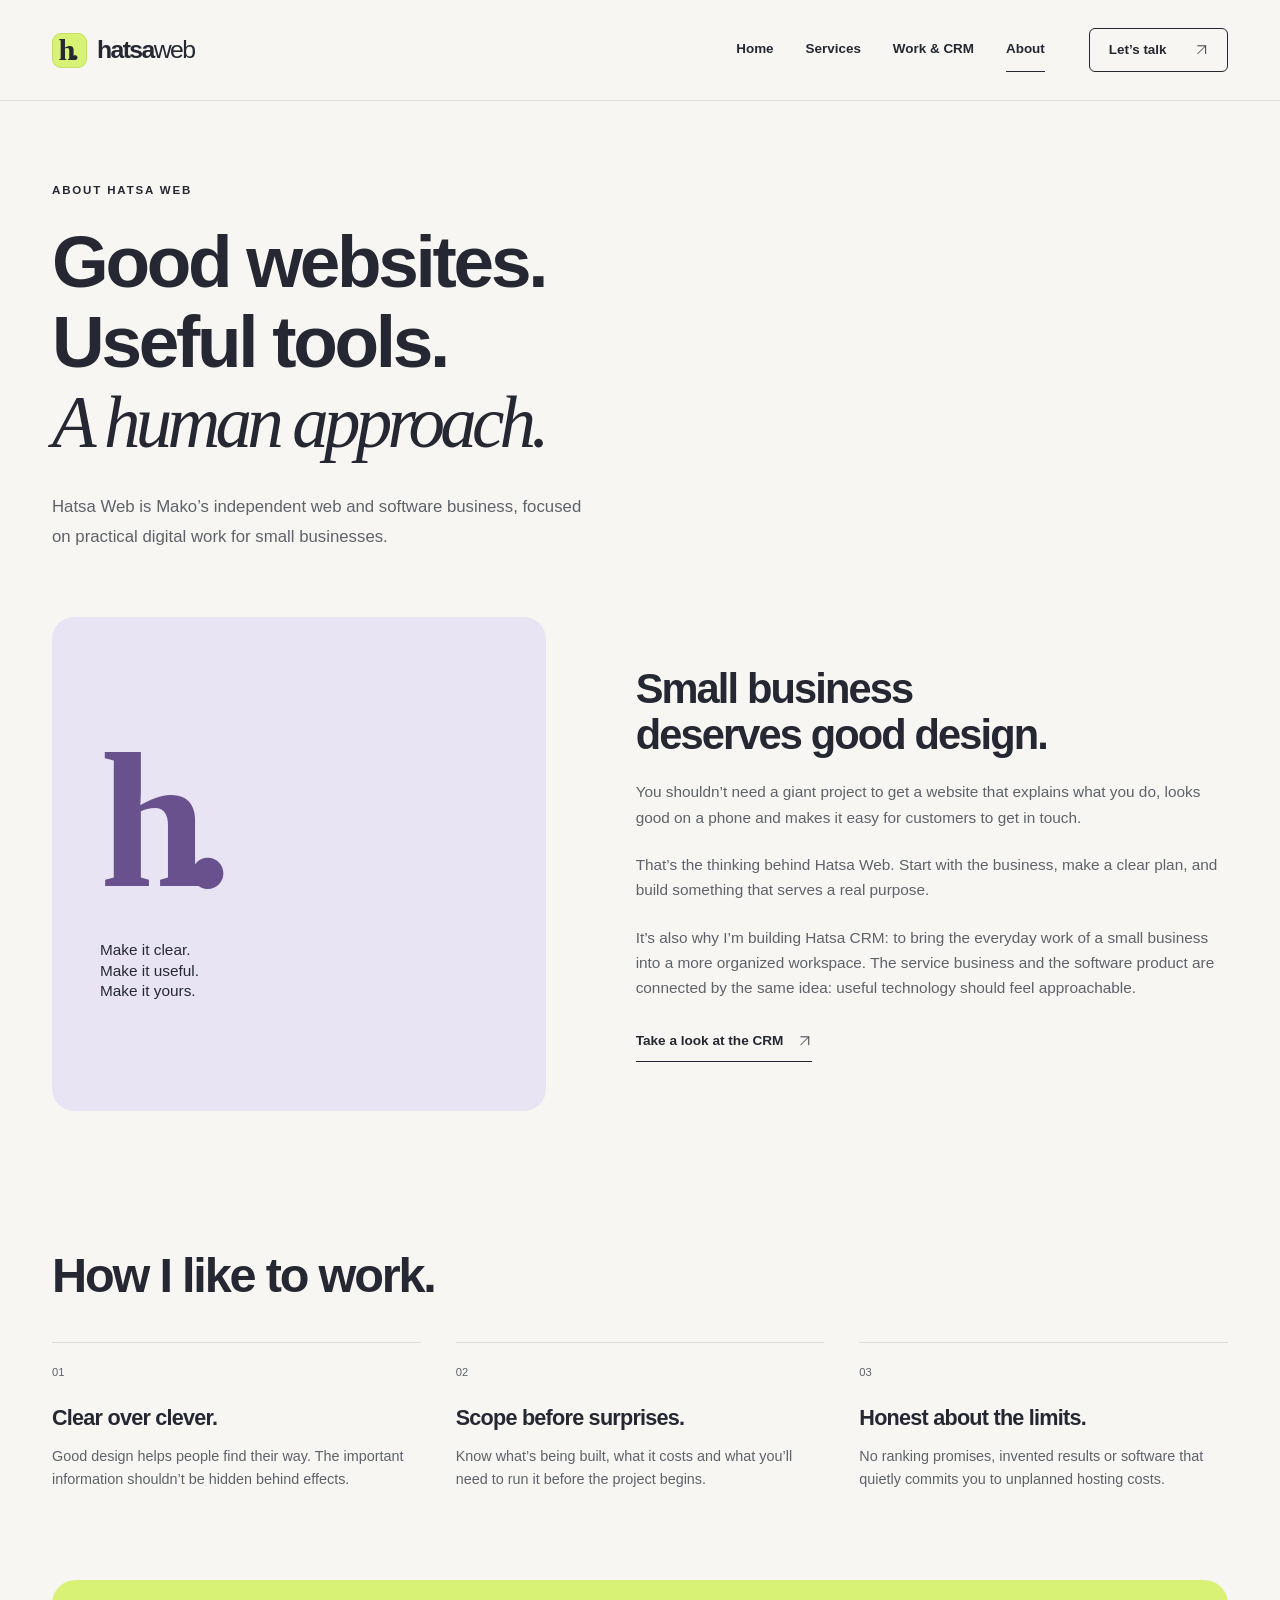
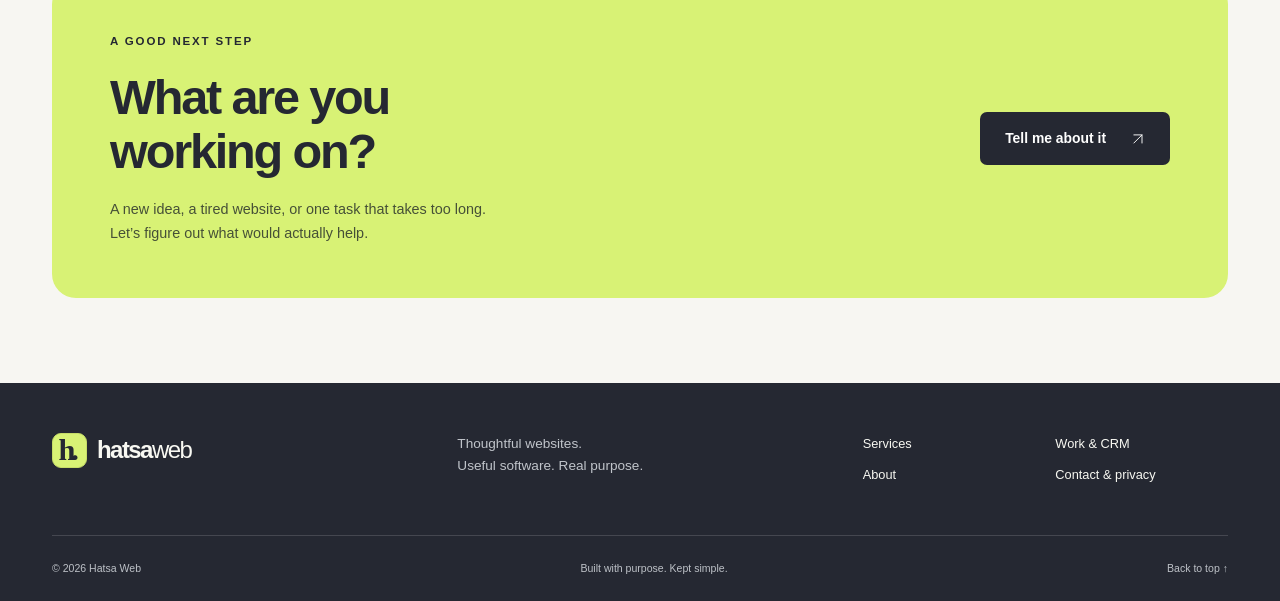
==== about.html @ 7482d8fd "Polish vector arrows and guard no-JavaScript brief submission Co-authored-by: Mako Wusstig <20270875" ====
<!doctype html>
<html lang="en">
  <head>
    <meta charset="utf-8" />
    <meta name="viewport" content="width=device-width, initial-scale=1" />
    <meta name="theme-color" content="#f7f6f2" />
    <title>About Mako &amp; Hatsa Web</title>
    <meta
      name="description"
      content="Meet Hatsa Web: independent website design and practical software for small businesses, built with clear scope and thoughtful handover."
    />
    <meta property="og:title" content="About Mako &amp; Hatsa Web" />
    <meta
      property="og:description"
      content="Meet Hatsa Web: independent website design and practical software for small businesses, built with clear scope and thoughtful handover."
    />
    <meta property="og:type" content="website" />
    <link rel="icon" href="assets/favicon.svg" type="image/svg+xml" />
    <link rel="stylesheet" href="styles.css" />
    <script src="site-config.js" defer></script>
    <script src="site.js" defer></script>
  </head>
  <body>
    <a class="skip-link" href="#main">Skip to content</a>
    <header class="site-header">
      <div class="container nav-wrap">
        <a class="wordmark" href="index.html" aria-label="Hatsa Web home"
          ><span class="logo-mark" aria-hidden="true">h.</span>hatsa<span
            >web</span
          ></a
        ><button
          class="menu-toggle"
          type="button"
          aria-expanded="false"
          aria-controls="site-nav"
          hidden
        >
          Menu <span aria-hidden="true">☰</span>
        </button>
        <nav id="site-nav" aria-label="Main navigation">
          <a href="index.html">Home</a><a href="services.html">Services</a
          ><a href="work.html">Work & CRM</a
          ><a href="about.html" aria-current="page">About</a
          ><a class="nav-contact" href="contact.html"
            >Let’s talk
            <svg class="arrow" viewBox="0 0 24 24" aria-hidden="true">
              <path d="M5 19 19 5M5 5h14v14" /></svg
          ></a>
        </nav>
      </div>
    </header>
    <main id="main">
      <header class="page-heading container">
        <p class="eyebrow">About Hatsa Web</p>
        <h1>
          Good websites.<br />Useful tools.<br /><span class="serif"
            >A human approach.</span
          >
        </h1>
        <p class="lede">
          Hatsa Web is Mako’s independent web and software business, focused on
          practical digital work for small businesses.
        </p>
      </header>
      <section class="container about-story">
        <div class="about-symbol" aria-hidden="true">
          <span>h.</span>
          <p>Make it clear.<br />Make it useful.<br />Make it yours.</p>
        </div>
        <div>
          <h2>Small business<br />deserves good design.</h2>
          <p>
            You shouldn’t need a giant project to get a website that explains
            what you do, looks good on a phone and makes it easy for customers
            to get in touch.
          </p>
          <p>
            That’s the thinking behind Hatsa Web. Start with the business, make
            a clear plan, and build something that serves a real purpose.
          </p>
          <p>
            It’s also why I’m building Hatsa CRM: to bring the everyday work of
            a small business into a more organized workspace. The service
            business and the software product are connected by the same idea:
            useful technology should feel approachable.
          </p>
          <a class="text-link" href="https://app.hatsaweb.com"
            >Take a look at the CRM
            <svg class="arrow" viewBox="0 0 24 24" aria-hidden="true">
              <path d="M5 19 19 5M5 5h14v14" /></svg
          ></a>
        </div>
      </section>
      <section class="section container">
        <div class="section-heading"><h2>How I like to work.</h2></div>
        <div class="principles">
          <article>
            <span>01</span>
            <h3>Clear over clever.</h3>
            <p>
              Good design helps people find their way. The important information
              shouldn’t be hidden behind effects.
            </p>
          </article>
          <article>
            <span>02</span>
            <h3>Scope before surprises.</h3>
            <p>
              Know what’s being built, what it costs and what you’ll need to run
              it before the project begins.
            </p>
          </article>
          <article>
            <span>03</span>
            <h3>Honest about the limits.</h3>
            <p>
              No ranking promises, invented results or software that quietly
              commits you to unplanned hosting costs.
            </p>
          </article>
        </div>
      </section>
      <section class="cta-band container">
        <div>
          <p class="eyebrow">A good next step</p>
          <h2>What are you<br />working on?</h2>
          <p>
            A new idea, a tired website, or one task that takes too long.<br />Let’s
            figure out what would actually help.
          </p>
        </div>
        <a class="button dark" href="contact.html"
          >Tell me about it
          <svg class="arrow" viewBox="0 0 24 24" aria-hidden="true">
            <path d="M5 19 19 5M5 5h14v14" /></svg
        ></a>
      </section>
    </main>
    <footer class="site-footer">
      <div class="container footer-top">
        <a class="wordmark" href="index.html"
          ><span class="logo-mark" aria-hidden="true">h.</span>hatsa<span
            >web</span
          ></a
        >
        <p>Thoughtful websites.<br />Useful software. Real purpose.</p>
        <div>
          <a href="services.html">Services</a><a href="work.html">Work & CRM</a
          ><a href="about.html">About</a
          ><a href="contact.html">Contact & privacy</a>
        </div>
      </div>
      <div class="container footer-bottom">
        <span>© <span data-year>2026</span> Hatsa Web</span
        ><span>Built with purpose. Kept simple.</span
        ><a href="#main">Back to top ↑</a>
      </div>
    </footer>
  </body>
</html>
---- styles.css ----
:root {
  --paper: #f7f6f2;
  --white: #fff;
  --ink: #252832;
  --muted: #5e626a;
  --line: #dcded8;
  --lime: #d8f275;
  --purple: #e8e4f3;
  --purple-ink: #68518c;
  --radius: 18px;
}
*,
*::before,
*::after {
  box-sizing: border-box;
}
html {
  scroll-behavior: smooth;
  scroll-padding-top: 100px;
}
body {
  margin: 0;
  background: var(--paper);
  color: var(--ink);
  font-family: "Avenir Next", Avenir, "Segoe UI", sans-serif;
  line-height: 1.65;
  -webkit-font-smoothing: antialiased;
}
h1,
h2,
h3,
p,
figure {
  margin: 0;
}
h1,
h2,
h3 {
  line-height: 1.1;
  letter-spacing: -0.045em;
  font-weight: 650;
}
h1 {
  font-size: clamp(3rem, 5.6vw, 5.4rem);
}
h2 {
  font-size: clamp(2.25rem, 3.8vw, 3.7rem);
}
h3 {
  font-size: 1.55rem;
  letter-spacing: -0.035em;
}
p {
  color: var(--muted);
}
a {
  color: inherit;
  text-decoration: none;
}
button,
input,
textarea,
select {
  font: inherit;
}
button,
a,
input,
select,
textarea {
  -webkit-tap-highlight-color: transparent;
}
button {
  cursor: pointer;
}
a:focus-visible,
button:focus-visible,
summary:focus-visible,
input:focus-visible,
textarea:focus-visible,
select:focus-visible {
  outline: 3px solid var(--purple-ink);
  outline-offset: 5px;
}
img {
  display: block;
  max-width: 100%;
  height: auto;
}
ul {
  padding: 0;
  list-style: none;
}
::selection {
  background: var(--lime);
  color: var(--ink);
}
.container {
  width: min(1280px, calc(100% - 104px));
  margin-inline: auto;
}
.serif {
  font-family: Georgia, "Times New Roman", serif;
  font-style: italic;
  font-weight: 400;
  letter-spacing: -0.065em;
}
.eyebrow {
  font-size: 0.72rem;
  text-transform: uppercase;
  letter-spacing: 0.16em;
  font-weight: 700;
  color: var(--ink);
  margin-bottom: 22px;
  display: flex;
  align-items: center;
  gap: 10px;
}
.status-dot {
  height: 7px;
  width: 7px;
  display: inline-block;
  border-radius: 50%;
  background: #5f7734;
  box-shadow: 0 0 0 4px #e5ebd7;
}
.lede {
  font-size: 1.13rem;
  line-height: 1.8;
}
.small {
  font-size: 0.8rem;
  line-height: 1.65;
}
.button {
  display: inline-flex;
  align-items: center;
  justify-content: center;
  gap: 25px;
  min-height: 52px;
  padding: 14px 24px;
  font-size: 0.87rem;
  font-weight: 600;
  border-radius: 7px;
  border: 1px solid transparent;
  transition:
    background 0.18s,
    transform 0.18s;
}
.button:hover {
  transform: translateY(-2px);
}
.button.dark {
  color: #fff;
  background: var(--ink);
}
.button.dark:hover {
  background: #424650;
}
.text-link {
  display: inline-flex;
  align-items: center;
  gap: 15px;
  padding: 9px 0;
  font-size: 0.85rem;
  font-weight: 650;
  border: 0;
  border-bottom: 1px solid currentColor;
  background: transparent;
}
.text-link:hover {
  color: var(--purple-ink);
}
.skip-link {
  position: fixed;
  left: 12px;
  top: -100px;
  padding: 12px;
  background: var(--lime);
  z-index: 20;
}
.skip-link:focus {
  top: 12px;
}
.site-header {
  border-bottom: 1px solid var(--line);
  background: var(--paper);
}
.nav-wrap {
  display: flex;
  align-items: center;
  justify-content: space-between;
  min-height: 100px;
  gap: 24px;
}
.wordmark {
  display: inline-flex;
  align-items: center;
  gap: 0;
  font-size: 1.55rem;
  font-weight: 750;
  letter-spacing: -0.065em;
  line-height: 1;
  white-space: nowrap;
}
.wordmark > span:last-child {
  font-weight: 400;
}
.logo-mark {
  font-family: Georgia, serif;
  background: var(--lime);
  border: 1px solid #c6dd68;
  width: 35px;
  height: 35px;
  display: inline-flex;
  align-items: center;
  justify-content: center;
  font-size: 1.9rem;
  letter-spacing: -0.14em;
  padding-right: 6px;
  border-radius: 9px;
  margin-right: 10px;
}
.nav-wrap nav {
  display: flex;
  align-items: center;
  gap: 32px;
  font-size: 0.84rem;
  font-weight: 550;
}
.nav-wrap nav > a:not(.nav-contact) {
  padding-block: 10px;
  border-bottom: 1px solid transparent;
}
.nav-wrap nav > a[aria-current] {
  border-color: var(--ink);
}
.nav-wrap nav > a:hover {
  color: var(--purple-ink);
}
.nav-contact {
  display: flex;
  gap: 28px;
  align-items: center;
  padding: 10px 19px;
  border: 1px solid var(--ink);
  border-radius: 6px;
  margin-left: 12px;
}
.menu-toggle {
  display: none;
}
.hero {
  display: grid;
  grid-template-columns: 1.02fr 1fr;
  align-items: center;
  gap: 25px;
  padding-block: 94px 80px;
  min-height: 640px;
}
.hero h1 {
  font-size: clamp(3rem, 5.4vw, 5.3rem);
  line-height: 1.05;
}
.hero .lede {
  margin-top: 28px;
  font-size: 1rem;
}
.hero-actions {
  display: flex;
  gap: 25px;
  align-items: center;
  margin-top: 30px;
  flex-wrap: wrap;
}
.hero-foot {
  font-size: 0.69rem;
  color: var(--muted);
  margin-top: 28px;
}
.hero-art {
  position: relative;
  padding: 50px 0 95px 18px;
  min-width: 0;
}
.art-orbit {
  position: absolute;
  width: 85%;
  aspect-ratio: 1;
  border-radius: 50%;
  background: var(--purple);
  top: 0;
  right: 0;
}
.art-orbit:after {
  content: "";
  position: absolute;
  inset: 26px;
  border: 1px solid #d7d1e3;
  border-radius: 50%;
}
.browser {
  position: relative;
  overflow: hidden;
  background: white;
  border: 1px solid #ccd0d4;
  border-radius: 10px;
  box-shadow: 0 15px 35px #2528320a;
  min-width: 0;
}
.browser-bar {
  height: 28px;
  display: flex;
  align-items: center;
  justify-content: space-between;
  gap: 8px;
  padding: 0 11px;
  background: #f2f3f5;
  border-bottom: 1px solid #dddfe4;
  font-size: 8px;
  color: #606673;
}
.window-dots {
  color: #8b9099;
  font-size: 7px;
  letter-spacing: 1px;
}
.browser img {
  width: 100%;
  aspect-ratio: 1.44;
  object-fit: cover;
  object-position: top;
}
.hero-browser {
  transform: rotate(-5deg);
  box-shadow: 0 25px 50px #25283217;
  margin-top: 44px;
  z-index: 1;
}
.floating-label {
  position: absolute;
  z-index: 2;
  display: flex;
  align-items: center;
  gap: 10px;
  border: 1px solid var(--line);
  border-radius: 10px;
  background: #fff;
  padding: 12px 18px;
  top: 3px;
  left: 20px;
  box-shadow: 0 8px 20px #25283206;
  font-size: 0.78rem;
  font-weight: 650;
  transform: rotate(-5deg);
}
.floating-label div span {
  display: block;
  color: var(--muted);
  font-size: 0.6rem;
  font-weight: 400;
}
.mini-mark {
  width: 36px;
  height: 36px;
  display: inline-grid;
  place-content: center;
  background: var(--lime);
  font-family: Georgia, serif;
  font-weight: bold;
  font-size: 1.8rem;
  border-radius: 8px;
  letter-spacing: -0.12em;
  padding-right: 4px;
}
.art-note {
  position: absolute;
  right: 0;
  bottom: 32px;
  background: var(--lime);
  padding: 18px 26px;
  font-size: 0.83rem;
  font-weight: 600;
  line-height: 1.35;
  border-radius: 8px;
  transform: rotate(6deg);
  z-index: 2;
  box-shadow: 0 6px 20px #25283208;
}
.art-note > span {
  font-size: 1.8rem;
  float: left;
  margin: 0 15px 0 0;
}
.art-caption {
  position: absolute;
  left: 28px;
  bottom: 22px;
  font-size: 0.59rem;
  line-height: 1.5;
  max-width: 55%;
  color: var(--muted);
}
.value-strip {
  border-block: 1px solid var(--line);
  background: #f0efe9;
}
.value-strip .container {
  min-height: 64px;
  display: flex;
  justify-content: space-between;
  align-items: center;
  gap: 20px;
  font-size: 0.74rem;
  font-weight: 550;
  flex-wrap: wrap;
}
.value-strip span:not(:first-child):before {
  content: "✳";
  color: #8a8e80;
  margin-right: 20px;
}
.section {
  padding-block: 88px;
}
.section-heading {
  display: flex;
  align-items: flex-end;
  justify-content: space-between;
  gap: 30px;
  margin-bottom: 40px;
}
.section-heading p:not(.eyebrow) {
  font-size: 0.9rem;
  padding-bottom: 6px;
}
.section-heading .eyebrow {
  margin-bottom: 16px;
}
.services-grid {
  display: grid;
  grid-template-columns: repeat(4, 1fr);
  gap: 16px;
}
.service-card {
  border: 1px solid var(--line);
  border-radius: var(--radius);
  padding: 25px 23px;
  background: #fbfaf7;
  display: flex;
  flex-direction: column;
  scroll-margin-top: 30px;
}
.card-top {
  display: flex;
  justify-content: space-between;
  align-items: center;
  margin-bottom: 38px;
}
.number {
  font-size: 0.7rem;
  color: var(--muted);
  font-variant-numeric: tabular-nums;
}
.service-glyph {
  font-size: 1.7rem;
  color: #454c43;
  line-height: 1;
}
.service-card h3 {
  font-size: 1.32rem;
  letter-spacing: -0.04em;
}
.service-sub {
  font-size: 0.83rem;
  font-weight: 600;
  color: var(--ink);
  margin-top: 14px;
}
.service-card > p:not(.service-sub) {
  font-size: 0.83rem;
  margin-top: 12px;
}
.service-card > .text-link {
  margin-top: 24px;
  align-self: flex-start;
}
.product-section {
  background: var(--purple);
  border-radius: 24px;
  padding: 58px 50px;
  display: grid;
  grid-template-columns: 0.88fr 1.12fr;
  gap: 52px;
  align-items: center;
}
.product-copy {
  min-width: 0;
}
.product-mark {
  display: flex;
  align-items: center;
  gap: 10px;
  font-size: 0.93rem;
  font-weight: 650;
  margin-bottom: 23px;
}
.product-mark .mini-mark {
  width: 28px;
  height: 28px;
  font-size: 1.4rem;
}
.product-copy h2 {
  font-size: clamp(2rem, 3.5vw, 3.1rem);
}
.product-copy > p:not(.eyebrow):not(.small) {
  font-size: 0.9rem;
  margin-top: 22px;
  max-width: 40ch;
}
.inline-list {
  display: flex;
  flex-wrap: wrap;
  gap: 8px;
  margin-block: 23px;
}
.inline-list li {
  font-size: 0.66rem;
  padding: 4px 10px;
  border: 1px solid #c8bfd6;
  border-radius: 20px;
  color: #4c405f;
}
.product-copy .small {
  margin-top: 18px;
  max-width: 43ch;
}
.product-visual {
  min-width: 0;
}
.product-visual .browser {
  transform: rotate(2deg);
  box-shadow: 0 22px 30px #51436716;
}
.image-caption {
  font-size: 0.64rem;
  margin-top: 16px;
  color: var(--muted);
}
.process-list {
  list-style: none;
  counter-reset: step;
  padding: 0;
  margin: 50px 0 0;
  display: grid;
  grid-template-columns: repeat(3, 1fr);
  gap: 45px;
}
.process-list li {
  padding-top: 20px;
  border-top: 1px solid #bfc3b5;
}
.process-list span {
  display: block;
  font-size: 0.7rem;
  margin-bottom: 24px;
  color: var(--muted);
}
.process-list h3 {
  font-size: 1.35rem;
}
.process-list p {
  font-size: 0.86rem;
  margin-top: 14px;
  max-width: 38ch;
}
.cta-band {
  background: var(--lime);
  border-radius: 24px;
  padding: 52px 58px;
  margin-block: 0 85px;
  display: flex;
  align-items: center;
  justify-content: space-between;
  gap: 30px;
}
.cta-band .eyebrow {
  margin-bottom: 20px;
}
.cta-band p:not(.eyebrow) {
  margin-top: 20px;
  color: #465037;
  font-size: 0.9rem;
}
.site-footer {
  background: var(--ink);
  color: #f8f8f2;
}
.footer-top {
  display: grid;
  grid-template-columns: 1fr 1fr 1fr;
  gap: 40px;
  align-items: start;
  padding-block: 50px;
}
.site-footer .wordmark {
  font-size: 1.5rem;
}
.site-footer .logo-mark {
  color: var(--ink);
}
.footer-top p {
  color: #c0c4ca;
  font-size: 0.85rem;
}
.footer-top > div {
  display: grid;
  grid-template-columns: 1fr 1fr;
  gap: 10px 20px;
  font-size: 0.8rem;
}
.footer-top a:hover,
.footer-bottom a:hover {
  color: var(--lime);
}
.footer-bottom {
  border-top: 1px solid #ffffff25;
  padding-block: 24px;
  display: flex;
  justify-content: space-between;
  gap: 20px;
  font-size: 0.66rem;
  color: #bdc1c7;
}
.page-heading {
  padding-block: 80px 45px;
}
.page-heading h1 {
  font-size: clamp(3rem, 5.7vw, 5.1rem);
}
.page-heading .lede {
  max-width: 58ch;
  margin-top: 28px;
  font-size: 1.05rem;
}
.services-detail {
  padding-top: 25px;
}
.services-detail .services-grid {
  grid-template-columns: repeat(2, 1fr);
  gap: 24px;
}
.services-detail .service-card {
  padding: 35px;
}
.services-detail .service-card h3 {
  font-size: 1.8rem;
}
.services-detail .card-top {
  margin-bottom: 25px;
}
.services-detail .service-sub {
  font-size: 0.95rem;
}
.services-detail .service-card > p:not(.service-sub) {
  font-size: 0.92rem;
}
.check-list {
  font-size: 0.88rem;
  margin-block: 22px;
}
.check-list li {
  padding: 7px 0 7px 22px;
  position: relative;
}
.check-list li:before {
  content: "✓";
  position: absolute;
  left: 0;
  color: #537221;
}
.scope {
  padding-top: 20px;
  border-top: 1px solid var(--line);
}
.service-card .scope {
  margin-top: auto !important;
}
.hosting-panel {
  display: grid;
  grid-template-columns: 0.7fr 1.3fr;
  gap: 60px;
  background: var(--purple);
  padding: 46px;
  border-radius: 20px;
}
.hosting-panel p + p {
  margin-top: 18px;
}
.hosting-panel p {
  font-size: 0.93rem;
}
.hosting-panel .small {
  font-size: 0.8rem;
}
.narrow {
  max-width: 850px;
}
.narrow > p {
  margin-top: 24px;
}
.faq {
  margin-top: 32px;
}
.faq details {
  border-top: 1px solid var(--line);
}
.faq details:last-child {
  border-bottom: 1px solid var(--line);
}
summary {
  cursor: pointer;
  list-style: none;
  position: relative;
  padding: 23px 35px 23px 0;
  font-size: 1rem;
  font-weight: 550;
  line-height: 1.5;
}
summary::-webkit-details-marker {
  display: none;
}
summary:after {
  content: "+";
  position: absolute;
  right: 4px;
  top: 17px;
  font-size: 1.6rem;
  font-weight: 400;
}
details[open] summary:after {
  content: "−";
}
.faq details p {
  padding-bottom: 24px;
  font-size: 0.93rem;
  max-width: 66ch;
}
.work-feature {
  padding-top: 25px;
}
.work-meta {
  display: flex;
  align-items: center;
  gap: 20px;
  font-size: 0.74rem;
  color: var(--muted);
}
.pill {
  display: inline-block;
  background: var(--lime);
  border-radius: 20px;
  padding: 5px 12px;
  font-size: 0.7rem;
  color: var(--ink);
}
.work-title {
  display: flex;
  justify-content: space-between;
  align-items: center;
  gap: 25px;
  margin-block: 22px 32px;
}
.work-feature > .browser {
  max-width: 1100px;
  margin: auto;
}
.work-feature > .browser img {
  aspect-ratio: 1.44;
}
.work-description {
  display: grid;
  grid-template-columns: 1fr 1.3fr;
  gap: 60px;
  padding-block: 40px;
}
.work-description h3 {
  font-size: 1.8rem;
}
.work-description p {
  font-size: 0.95rem;
}
.work-image-grid {
  display: grid;
  grid-template-columns: 1fr 1fr;
  gap: 25px;
}
.work-image-grid figcaption {
  font-size: 0.8rem;
  color: var(--muted);
  padding-top: 14px;
}
.work-note {
  text-align: center;
}
.work-note .eyebrow {
  justify-content: center;
}
.work-note p:not(.eyebrow) {
  margin-block: 23px;
}
.about-story {
  display: grid;
  grid-template-columns: 1fr 1.2fr;
  gap: 90px;
  align-items: center;
  padding-block: 20px 50px;
}
.about-symbol {
  aspect-ratio: 1;
  background: var(--purple);
  border-radius: 22px;
  display: flex;
  flex-direction: column;
  justify-content: center;
  padding: 48px;
}
.about-symbol > span {
  font-family: Georgia, serif;
  font-weight: bold;
  font-size: 12rem;
  line-height: 1;
  letter-spacing: -0.12em;
  color: var(--purple-ink);
}
.about-symbol p {
  font-size: 1.2rem;
  line-height: 1.35;
  margin-top: 25px;
  color: var(--ink);
}
.about-story h2 {
  font-size: 2.6rem;
}
.about-story p {
  margin-top: 22px;
  font-size: 0.96rem;
}
.about-story .text-link {
  margin-top: 20px;
}
.principles {
  display: grid;
  grid-template-columns: repeat(3, 1fr);
  gap: 35px;
}
.principles article {
  padding-top: 20px;
  border-top: 1px solid var(--line);
}
.principles article > span {
  font-size: 0.7rem;
  color: var(--muted);
  display: block;
  margin-bottom: 24px;
}
.principles h3 {
  font-size: 1.35rem;
}
.principles p {
  font-size: 0.9rem;
  margin-top: 15px;
}
.contact-layout {
  display: grid;
  grid-template-columns: 0.8fr 1.2fr;
  gap: 90px;
  padding-top: 20px;
}
.contact-layout aside > h2 {
  font-size: 2.2rem;
}
.contact-layout aside > p {
  margin-top: 22px;
}
.contact-notice {
  border: 1px solid var(--line);
  border-radius: 12px;
  padding: 22px;
  margin-top: 30px;
  background: var(--purple);
}
.contact-notice strong {
  font-size: 0.85rem;
}
.contact-notice p {
  font-size: 0.8rem;
  margin-top: 8px;
}
.contact-notice a {
  font-size: 0.9rem;
  text-decoration: underline;
  overflow-wrap: anywhere;
}
form {
  background: #fff;
  padding: 35px;
  border: 1px solid var(--line);
  border-radius: 18px;
  min-width: 0;
}
.form-title {
  font-size: 1.45rem;
  margin-bottom: 28px;
}
label {
  display: block;
  font-size: 0.8rem;
  font-weight: 550;
  margin-top: 20px;
}
.optional {
  color: var(--muted);
  font-weight: 400;
}
.field-row {
  display: grid;
  grid-template-columns: 1fr 1fr;
  gap: 15px;
}
.field-row label {
  margin-top: 0;
}
input,
select,
textarea {
  display: block;
  width: 100%;
  max-width: 100%;
  min-height: 48px;
  border: 1px solid #cdd0c9;
  border-radius: 6px;
  background: #fafbf8;
  padding: 10px 13px;
  margin-top: 8px;
  color: var(--ink);
  font-size: 1rem;
}
textarea {
  resize: vertical;
  min-height: 130px;
}
::placeholder {
  color: #777c84;
}
.form-actions {
  display: flex;
  align-items: center;
  gap: 25px;
  margin-top: 28px;
  flex-wrap: wrap;
}
.form-actions + .small {
  margin-top: 18px;
}
#form-status {
  font-size: 0.85rem;
  margin-top: 14px;
  color: #405521;
}
form noscript p {
  font-size: 0.85rem;
  margin-top: 20px;
}
[hidden] {
  display: none !important;
}
@media (min-width: 1500px) {
  .hero {
    gap: 60px;
  }
  .hero-art {
    padding-left: 0;
  }
  .hero-browser {
    margin-top: 25px;
  }
  .art-caption {
    bottom: 15px;
  }
}
@media (max-width: 1100px) {
  .container {
    width: calc(100% - 64px);
  }
  .nav-wrap nav {
    gap: 20px;
  }
  .hero {
    padding-top: 65px;
    min-height: 580px;
  }
  .hero h1 {
    font-size: 4rem;
  }
  .hero-actions {
    gap: 18px;
  }
  .services-grid {
    grid-template-columns: repeat(2, 1fr);
  }
  .card-top {
    margin-bottom: 30px;
  }
  .service-card {
    padding: 26px;
  }
  .product-section {
    gap: 30px;
    padding: 38px;
  }
  .contact-layout {
    gap: 45px;
  }
  .about-story {
    gap: 45px;
  }
  .art-note {
    bottom: 35px;
    padding: 15px;
    font-size: 0.7rem;
  }
  .floating-label {
    left: 5px;
  }
  .art-caption {
    left: 16px;
    font-size: 0.5rem;
  }
  .hero-browser {
    margin-top: 50px;
  }
  .hero-foot {
    font-size: 0.65rem;
  }
}
@media (max-width: 760px) {
  html {
    scroll-padding-top: 20px;
  }
  .container {
    width: calc(100% - 40px);
  }
  .nav-wrap {
    min-height: 80px;
    flex-wrap: wrap;
    gap: 0;
    padding-block: 20px;
  }
  .wordmark {
    font-size: 1.4rem;
  }
  .logo-mark {
    width: 30px;
    height: 30px;
    font-size: 1.6rem;
  }
  .menu-toggle:not([hidden]) {
    display: flex;
    align-items: center;
    gap: 15px;
    font-size: 0.8rem;
    background: transparent;
    border: 1px solid var(--line);
    padding: 8px 12px;
    border-radius: 6px;
    min-height: 40px;
  }
  .nav-wrap nav {
    width: 100%;
    align-items: stretch;
    gap: 3px;
    flex-direction: column;
    padding-top: 20px;
  }
  .nav-wrap nav.enhanced-nav {
    display: none;
  }
  .nav-wrap nav.is-open {
    display: flex;
  }
  .nav-wrap nav a {
    padding: 12px 4px;
  }
  .nav-wrap nav .nav-contact {
    margin: 10px 0 0;
    justify-content: space-between;
    padding-inline: 12px;
  }
  .hero {
    display: flex;
    flex-direction: column;
    padding-block: 55px 35px;
    gap: 25px;
    min-height: 0;
    align-items: stretch;
  }
  .hero h1 {
    font-size: clamp(3rem, 9.7vw, 4.6rem);
  }
  .eyebrow {
    font-size: 0.62rem;
    letter-spacing: 0.12em;
    margin-bottom: 22px;
  }
  .hero .lede {
    font-size: 0.95rem;
    margin-top: 25px;
    max-width: 40ch;
  }
  .hero-actions {
    gap: 20px;
    margin-top: 27px;
  }
  .hero-actions .button {
    padding-inline: 18px;
  }
  .hero-actions .text-link {
    font-size: 0.78rem;
  }
  .hero-foot {
    font-size: 0.62rem;
    margin-top: 23px;
  }
  .hero-art {
    width: 100%;
    max-width: 550px;
    margin: 15px auto 0;
    padding: 36px 10px 85px;
    min-height: 0;
  }
  .floating-label {
    top: 0;
    left: 15px;
    font-size: 0.7rem;
    padding: 9px 13px;
  }
  .floating-label .mini-mark {
    width: 30px;
    height: 30px;
    font-size: 1.5rem;
  }
  .floating-label div span {
    font-size: 0.53rem;
  }
  .hero-browser {
    margin-top: 27px;
    transform: rotate(-3deg);
  }
  .art-orbit {
    width: 72%;
    right: 5%;
    top: 0;
  }
  .art-note {
    right: 8px;
    bottom: 15px;
    padding: 13px 17px;
  }
  .art-caption {
    left: 17px;
    bottom: 20px;
    font-size: 0.5rem;
  }
  .value-strip .container {
    display: grid;
    grid-template-columns: 1fr 1fr;
    gap: 10px 15px;
    padding-block: 20px;
    font-size: 0.66rem;
  }
  .value-strip span:first-child {
    grid-column: 1/-1;
    margin-bottom: 6px;
    font-size: 0.73rem;
  }
  .value-strip span:not(:first-child):before {
    margin-right: 8px;
  }
  .value-strip span:last-child {
    grid-column: 1/-1;
  }
  .section {
    padding-block: 58px;
  }
  .section-heading {
    align-items: start;
    flex-direction: column;
    gap: 22px;
    margin-bottom: 28px;
  }
  h2 {
    font-size: 2.35rem;
  }
  .section-heading p:not(.eyebrow) {
    font-size: 0.86rem;
  }
  .services-grid {
    gap: 12px;
  }
  .service-card {
    padding: 22px 18px;
  }
  .service-card h3 {
    font-size: 1.25rem;
  }
  .card-top {
    margin-bottom: 26px;
  }
  .service-card > p:not(.service-sub),
  .service-sub {
    font-size: 0.8rem;
  }
  .service-card > .text-link {
    font-size: 0.78rem;
  }
  .product-section {
    display: flex;
    flex-direction: column;
    padding: 30px 25px;
    border-radius: 18px;
    gap: 35px;
    align-items: stretch;
  }
  .product-copy > p:not(.eyebrow):not(.small) {
    max-width: none;
  }
  .product-copy h2 {
    font-size: 2.35rem;
  }
  .product-visual {
    margin: 0 3px;
  }
  .image-caption {
    font-size: 0.59rem;
  }
  .process-list {
    grid-template-columns: 1fr;
    gap: 25px;
    margin-top: 28px;
  }
  .process-list span {
    margin-bottom: 15px;
  }
  .process-list p {
    max-width: 60ch;
    margin-top: 10px;
  }
  .cta-band {
    padding: 30px 27px;
    display: flex;
    align-items: start;
    flex-direction: column;
    gap: 27px;
    margin-bottom: 55px;
  }
  .cta-band p:not(.eyebrow) {
    font-size: 0.84rem;
  }
  .cta-band p br {
    display: none;
  }
  .footer-top {
    grid-template-columns: 1fr 1fr;
    gap: 30px;
    padding-block: 35px;
  }
  .footer-top > div {
    grid-column: 1/-1;
    grid-template-columns: repeat(2, 1fr);
    font-size: 0.8rem;
  }
  .footer-top p {
    font-size: 0.7rem;
  }
  .footer-bottom {
    flex-wrap: wrap;
    gap: 10px;
    font-size: 0.6rem;
  }
  .footer-bottom > span:nth-child(2) {
    display: none;
  }
  .page-heading {
    padding-block: 50px 30px;
  }
  .page-heading h1 {
    font-size: clamp(2.7rem, 9vw, 4rem);
  }
  .page-heading .lede {
    font-size: 0.95rem;
    margin-top: 22px;
  }
  .services-detail {
    padding-top: 10px;
  }
  .services-detail .services-grid {
    grid-template-columns: 1fr;
    gap: 18px;
  }
  .services-detail .service-card {
    padding: 26px;
  }
  .services-detail .service-card h3 {
    font-size: 1.6rem;
  }
  .hosting-panel {
    display: block;
    padding: 30px 25px;
  }
  .hosting-panel > div + div {
    margin-top: 28px;
  }
  .work-meta {
    gap: 12px;
    flex-wrap: wrap;
    font-size: 0.65rem;
  }
  .work-title {
    align-items: start;
    flex-direction: column;
    gap: 14px;
    margin-bottom: 25px;
  }
  .work-description {
    grid-template-columns: 1fr;
    gap: 18px;
    padding-block: 30px;
  }
  .work-description h3 {
    font-size: 1.6rem;
  }
  .work-description p {
    font-size: 0.9rem;
  }
  .work-image-grid {
    grid-template-columns: 1fr;
    gap: 25px;
  }
  .work-note p br {
    display: none;
  }
  .about-story {
    grid-template-columns: 1fr;
    gap: 35px;
    padding-top: 5px;
  }
  .about-symbol {
    aspect-ratio: 1.3;
    padding: 30px;
    position: relative;
    flex-direction: row;
    align-items: center;
    gap: 30px;
  }
  .about-symbol > span {
    font-size: 8rem;
  }
  .about-symbol p {
    font-size: 1rem;
  }
  .about-story h2 {
    font-size: 2.1rem;
  }
  .principles {
    grid-template-columns: 1fr;
    gap: 30px;
  }
  .contact-layout {
    grid-template-columns: 1fr;
    gap: 35px;
    padding-top: 5px;
  }
  .contact-layout aside > h2 {
    font-size: 1.9rem;
  }
  .contact-layout aside > h2 br {
    display: none;
  }
  .contact-layout aside > p {
    font-size: 0.9rem;
  }
  .contact-layout aside > .small {
    font-size: 0.78rem;
  }
  .contact-notice {
    margin-top: 22px;
    padding: 18px;
  }
  form {
    padding: 25px 20px;
  }
  .form-title {
    font-size: 1.3rem;
  }
  .field-row {
    grid-template-columns: 1fr;
    gap: 20px;
  }
  .form-actions {
    gap: 16px;
  }
  .form-actions .button {
    font-size: 0.8rem;
    padding-inline: 16px;
  }
}
@media (max-width: 400px) {
  .services-grid {
    grid-template-columns: 1fr;
  }
  .service-card {
    padding: 24px;
  }
  .service-card .card-top {
    margin-bottom: 20px;
  }
  .service-card h3 {
    font-size: 1.45rem;
  }
  .hero-actions {
    gap: 15px;
  }
  .hero-actions .text-link {
    font-size: 0.75rem;
  }
  .hero h1 {
    font-size: 3rem;
  }
  .hero-art {
    padding-bottom: 100px;
  }
  .art-caption {
    bottom: 35px;
    max-width: 47%;
  }
  .art-note {
    bottom: 25px;
    font-size: 0.65rem;
  }
  .floating-label {
    padding: 8px 10px;
  }
  .browser-bar {
    font-size: 6px;
    height: 22px;
  }
  .window-dots {
    font-size: 5px;
  }
  .art-note > span {
    margin-right: 9px;
  }
}
@media (prefers-reduced-motion: reduce) {
  html {
    scroll-behavior: auto;
  }
  *,
  *::before,
  *::after {
    transition: none !important;
    animation: none !important;
  }
}
@media print {
  .site-header,
  .site-footer,
  .hero-actions,
  .button,
  .menu-toggle,
  .form-actions {
    display: none !important;
  }
  body {
    background: #fff;
    color: #000;
  }
  .container {
    width: 100%;
  }
  .hero,
  .product-section,
  .contact-layout {
    display: block;
    min-height: 0;
  }
  .hero-art {
    max-width: 450px;
  }
  .section,
  .hero,
  .page-heading {
    padding-block: 25px;
  }
  .services-grid {
    grid-template-columns: 1fr 1fr;
  }
  a {
    text-decoration: underline;
  }
  .browser {
    box-shadow: none;
  }
  form {
    break-inside: avoid;
  }
}

.arrow {
  width: 1em;
  height: 1em;
  fill: none;
  stroke: currentColor;
  stroke-width: 1.6;
  stroke-linecap: round;
  stroke-linejoin: round;
  flex-shrink: 0;
}
fieldset {
  border: 0;
  margin: 0;
  padding: 0;
  min-width: 0;
}
.sr-only {
  position: absolute;
  width: 1px;
  height: 1px;
  padding: 0;
  margin: -1px;
  overflow: hidden;
  clip-path: inset(50%);
  white-space: nowrap;
  border: 0;
}
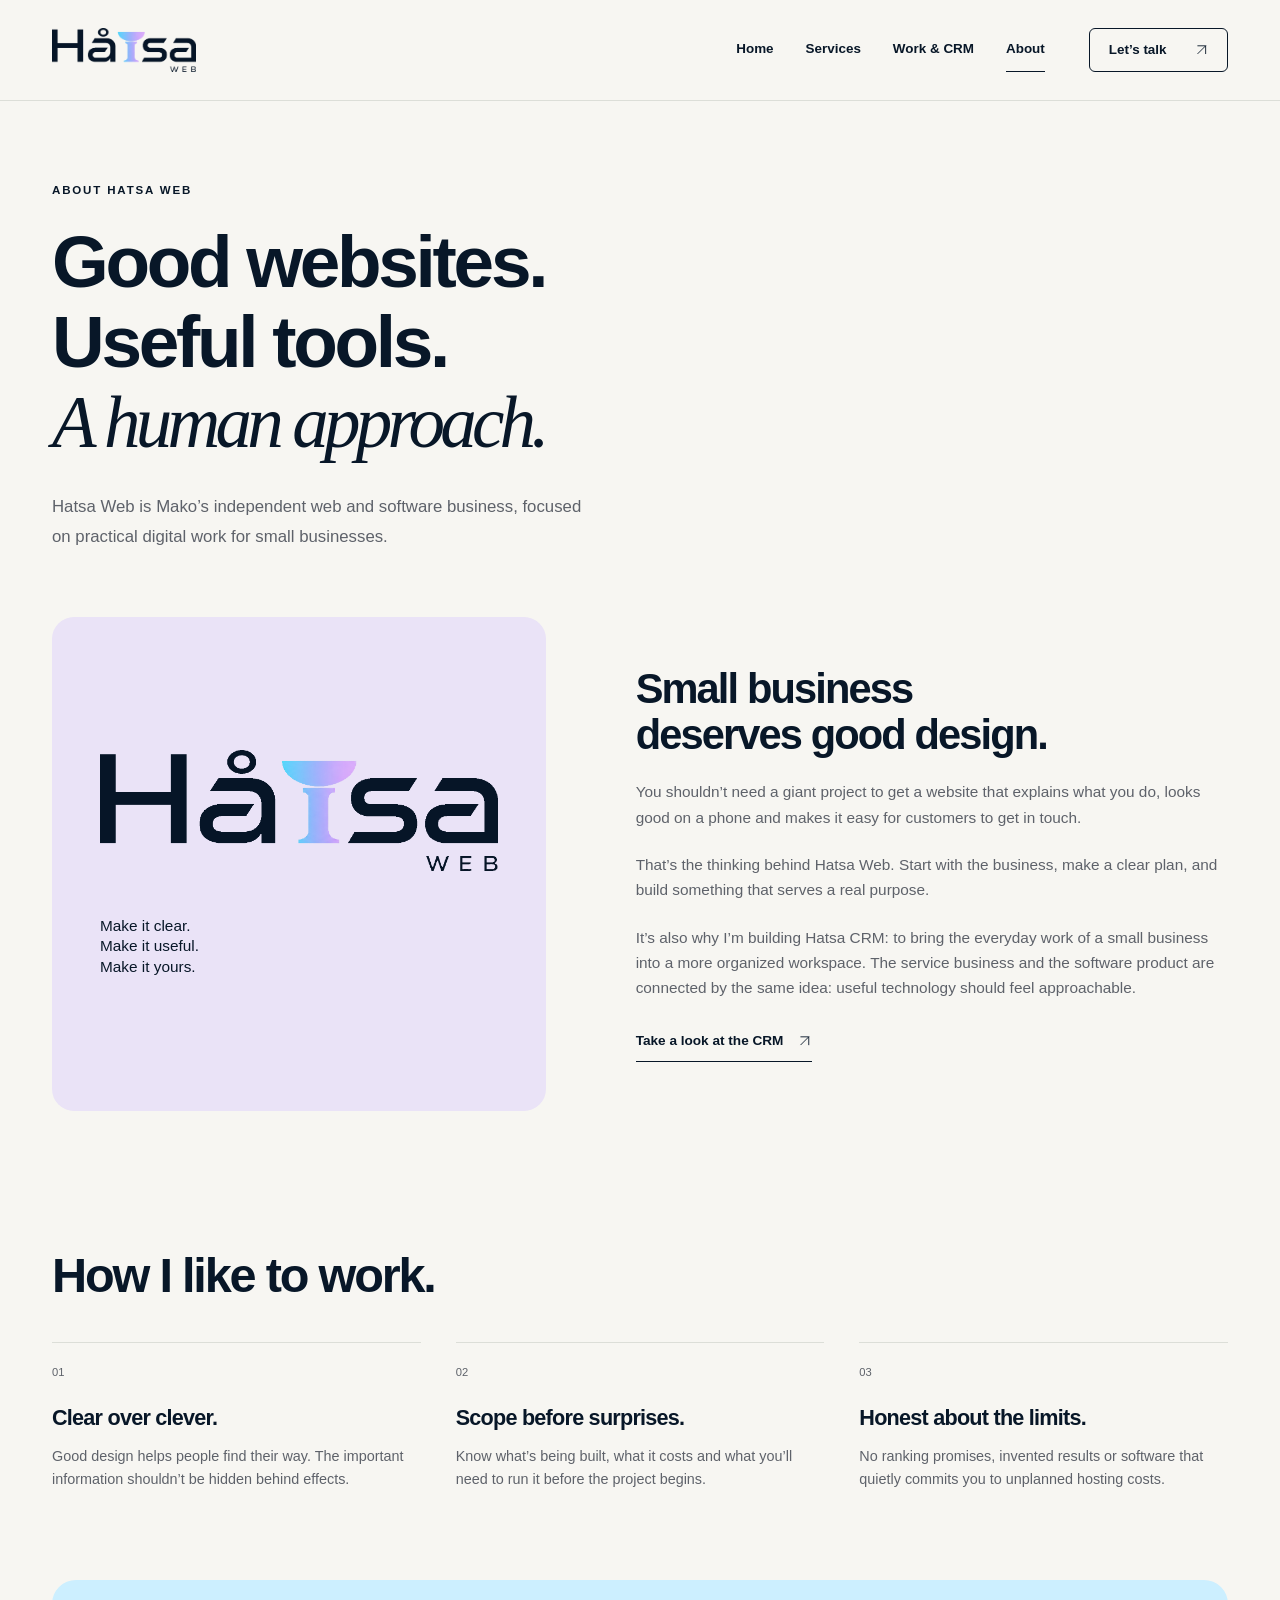
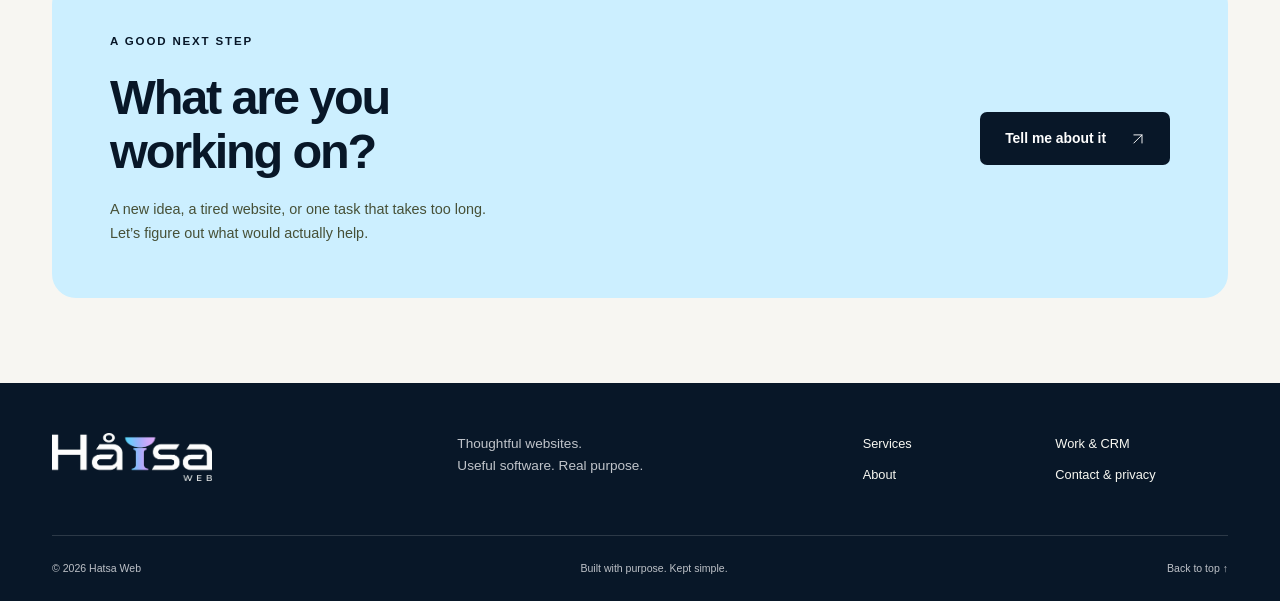
==== commit d43d868d: "Showcase five real responsive demos with official Hatsa Web branding Co-authored-by: Mako Wusstig <2" ====
--- a/about.html
+++ b/about.html
@@ -15,7 +15,7 @@
       content="Meet Hatsa Web: independent website design and practical software for small businesses, built with clear scope and thoughtful handover."
     />
     <meta property="og:type" content="website" />
-    <link rel="icon" href="assets/favicon.svg" type="image/svg+xml" />
+    <link rel="icon" href="assets/favicon.ico" type="image/x-icon" />
     <link rel="stylesheet" href="styles.css" />
     <script src="site-config.js" defer></script>
     <script src="site.js" defer></script>
@@ -25,9 +25,12 @@
     <header class="site-header">
       <div class="container nav-wrap">
         <a class="wordmark" href="index.html" aria-label="Hatsa Web home"
-          ><span class="logo-mark" aria-hidden="true">h.</span>hatsa<span
-            >web</span
-          ></a
+          ><img
+            class="brand-logo"
+            src="assets/hatsa-logo-light.webp"
+            width="1443"
+            height="437"
+            alt="Hatsa Web" /></a
         ><button
           class="menu-toggle"
           type="button"
@@ -35,7 +38,10 @@
           aria-controls="site-nav"
           hidden
         >
-          Menu <span aria-hidden="true">☰</span>
+          Menu
+          <svg class="arrow" viewBox="0 0 24 24" aria-hidden="true">
+            <path d="M4 6h16M4 12h16M4 18h16" />
+          </svg>
         </button>
         <nav id="site-nav" aria-label="Main navigation">
           <a href="index.html">Home</a><a href="services.html">Services</a
@@ -64,7 +70,12 @@
       </header>
       <section class="container about-story">
         <div class="about-symbol" aria-hidden="true">
-          <span>h.</span>
+          <img
+            src="assets/hatsa-logo-light.webp"
+            width="1443"
+            height="437"
+            alt=""
+          />
           <p>Make it clear.<br />Make it useful.<br />Make it yours.</p>
         </div>
         <div>
@@ -139,10 +150,13 @@
     <footer class="site-footer">
       <div class="container footer-top">
         <a class="wordmark" href="index.html"
-          ><span class="logo-mark" aria-hidden="true">h.</span>hatsa<span
-            >web</span
-          ></a
-        >
+          ><img
+            class="brand-logo"
+            src="assets/hatsa-logo-dark.webp"
+            width="1443"
+            height="437"
+            alt="Hatsa Web"
+        /></a>
         <p>Thoughtful websites.<br />Useful software. Real purpose.</p>
         <div>
           <a href="services.html">Services</a><a href="work.html">Work & CRM</a
--- a/styles.css
+++ b/styles.css
@@ -674,10 +674,15 @@
   position: relative;
 }
 .check-list li:before {
-  content: "✓";
+  content: "";
   position: absolute;
-  left: 0;
-  color: #537221;
+  left: 2px;
+  top: 14px;
+  width: 6px;
+  height: 11px;
+  border-right: 1.5px solid #537221;
+  border-bottom: 1.5px solid #537221;
+  transform: rotate(45deg);
 }
 .scope {
   padding-top: 20px;
@@ -1544,3 +1549,444 @@
   white-space: nowrap;
   border: 0;
 }
+
+.service-glyph.arrow {
+  width: 26px;
+  height: 26px;
+  stroke-width: 1.3;
+}
+
+/* Official supplied brand assets, with separate light/dark wordmarks. */
+:root {
+  --ink: #081728;
+  --lime: #ccefff;
+  --purple: #eae3f7;
+  --purple-ink: #625081;
+}
+.logo-mark {
+  background: var(--lime);
+}
+.wordmark {
+  letter-spacing: normal;
+}
+.brand-logo {
+  display: block;
+  width: 144px;
+  height: auto;
+}
+.site-footer .brand-logo {
+  width: 160px;
+}
+.agency-mark {
+  width: 32px;
+  height: 32px;
+  object-fit: contain;
+}
+.about-symbol > img {
+  width: 100%;
+  height: auto;
+}
+.about-symbol {
+  align-items: flex-start;
+}
+.about-symbol p {
+  margin-top: 45px;
+}
+
+/* Portfolio images use their own mobile compositions, not scaled desktop layouts. */
+.portfolio-home {
+  padding-top: 10px;
+}
+.portfolio-note {
+  max-width: 75ch;
+  font-size: 0.86rem;
+  margin: -14px 0 30px;
+}
+.portfolio-section {
+  padding: 12px 0 80px;
+}
+.portfolio-intro {
+  display: grid;
+  grid-template-columns: 1fr 1.2fr;
+  align-items: start;
+  gap: 40px;
+  margin-bottom: 35px;
+}
+.portfolio-intro h2 {
+  font-size: 2rem;
+}
+.portfolio-intro p {
+  font-size: 0.9rem;
+}
+.project-grid {
+  display: grid;
+  grid-template-columns: repeat(2, minmax(0, 1fr));
+  gap: 32px;
+}
+.home-project-grid {
+  grid-template-columns: repeat(3, minmax(0, 1fr));
+  gap: 22px;
+}
+.project-card {
+  border: 1px solid var(--line);
+  border-radius: 16px;
+  overflow: hidden;
+  background: #fff;
+  min-width: 0;
+}
+.project-images {
+  padding: 22px 45px 28px 20px;
+  background: #eee9e3;
+  position: relative;
+}
+.project-card:nth-child(2n) .project-images {
+  background: #dae9e8;
+}
+.project-card:nth-child(3n) .project-images {
+  background: #e7eadf;
+}
+.project-card:nth-child(4n) .project-images {
+  background: #ebe5f4;
+}
+.project-desktop {
+  width: 100%;
+  aspect-ratio: 1.44;
+  height: auto;
+  border: 1px solid #14233720;
+  border-radius: 6px;
+  box-shadow: 0 10px 25px #0c182718;
+  object-fit: cover;
+  object-position: top;
+}
+.project-phone {
+  position: absolute;
+  width: 21%;
+  right: 14px;
+  bottom: 16px;
+  aspect-ratio: 390 / 844;
+  height: auto;
+  object-fit: cover;
+  border: 3px solid #142337;
+  border-radius: 12px;
+  box-shadow: 0 8px 22px #0c182725;
+  background: #fff;
+}
+.project-kind {
+  position: absolute;
+  left: 30px;
+  top: 30px;
+  max-width: calc(100% - 70px);
+  padding: 5px 10px;
+  border-radius: 4px;
+  background: #081728;
+  color: #fff;
+  font-size: 0.58rem;
+  font-weight: 650;
+  letter-spacing: 0.02em;
+  box-shadow: 0 1px 5px #0001;
+}
+.project-card-copy {
+  padding: 26px;
+}
+.project-card-copy .eyebrow {
+  margin-bottom: 12px;
+  font-size: 0.65rem;
+}
+.project-card-copy h3 {
+  font-size: 1.7rem;
+}
+.project-card-copy > p:not(.eyebrow) {
+  font-size: 0.85rem;
+  margin-top: 13px;
+}
+.project-card-copy .project-tagline {
+  color: var(--ink);
+  font-weight: 550;
+}
+.project-actions {
+  display: flex;
+  align-items: center;
+  gap: 20px;
+  flex-wrap: wrap;
+  margin-top: 20px;
+}
+.project-actions .text-link {
+  font-size: 0.8rem;
+}
+.preview-trigger {
+  border: 1px solid #bfc6cf;
+  border-radius: 5px;
+  padding: 9px 12px;
+  background: transparent;
+  color: var(--ink);
+  font-size: 0.75rem;
+}
+.preview-trigger:hover {
+  background: #f1f3f5;
+}
+.source-link {
+  display: inline-block;
+  margin-top: 17px;
+  font-size: 0.72rem;
+  text-decoration: underline;
+  text-underline-offset: 3px;
+  color: var(--muted);
+}
+.home-project-grid .project-card-copy {
+  padding: 23px;
+}
+.home-project-grid .project-card-copy h3 {
+  font-size: 1.4rem;
+}
+.home-project-grid .project-kind {
+  left: 23px;
+  top: 23px;
+  font-size: 0.52rem;
+  padding: 4px 7px;
+}
+.home-project-grid .project-images {
+  padding: 17px 35px 23px 14px;
+}
+.home-project-grid .project-phone {
+  right: 10px;
+  bottom: 13px;
+  border-width: 2px;
+  border-radius: 8px;
+}
+.work-feature {
+  border-top: 1px solid var(--line);
+  padding-top: 55px;
+}
+.preview-open {
+  overflow: hidden;
+}
+#project-dialog {
+  width: min(1100px, calc(100vw - 48px));
+  max-height: calc(100dvh - 48px);
+  padding: 24px;
+  border: 1px solid #d2d5da;
+  border-radius: 16px;
+  background: var(--paper);
+  color: var(--ink);
+  overflow: auto;
+}
+#project-dialog::backdrop {
+  background: #081728b8;
+}
+.preview-top {
+  display: flex;
+  align-items: flex-start;
+  justify-content: space-between;
+  gap: 20px;
+}
+.preview-top .eyebrow {
+  margin-bottom: 8px;
+  font-size: 0.6rem;
+}
+.preview-top h2 {
+  font-size: 1.9rem;
+}
+.preview-close {
+  display: flex;
+  gap: 12px;
+  align-items: center;
+  border: 1px solid #aab2bd;
+  border-radius: 6px;
+  padding: 8px 13px;
+  background: white;
+  font-size: 0.8rem;
+  min-height: 44px;
+  color: var(--ink);
+}
+.preview-close span {
+  font-size: 1.5rem;
+  line-height: 1;
+}
+.preview-modes {
+  display: flex;
+  gap: 6px;
+  margin: 20px 0 14px;
+}
+.preview-modes button {
+  min-height: 44px;
+  padding: 8px 17px;
+  border: 1px solid #bfc6cf;
+  border-radius: 5px;
+  background: transparent;
+  font-size: 0.8rem;
+  color: var(--ink);
+}
+.preview-modes button[aria-pressed="true"] {
+  background: var(--ink);
+  border-color: var(--ink);
+  color: #fff;
+}
+.preview-image-stage {
+  background: #e2e5e9;
+  border-radius: 8px;
+  padding: 12px;
+  display: flex;
+  align-items: center;
+  justify-content: center;
+  min-height: 100px;
+}
+#preview-image {
+  max-height: 62dvh;
+  max-width: 100%;
+  width: auto;
+  height: auto;
+  object-fit: contain;
+  border: 1px solid #c6ccd4;
+}
+.preview-caption {
+  font-size: 0.72rem;
+  margin-top: 14px;
+}
+@media (max-width: 1100px) {
+  .home-project-grid {
+    gap: 14px;
+  }
+  .home-project-grid .project-card-copy {
+    padding: 20px;
+  }
+  .project-grid {
+    gap: 24px;
+  }
+}
+@media (max-width: 900px) {
+  .home-project-grid {
+    grid-template-columns: 1fr;
+  }
+  .home-project-grid .project-card {
+    display: grid;
+    grid-template-columns: 1fr 1fr;
+  }
+  .home-project-grid .project-card-copy {
+    padding: 25px;
+    align-self: center;
+  }
+  .home-project-grid .project-kind {
+    left: 25px;
+    top: 25px;
+  }
+}
+@media (max-width: 760px) {
+  .brand-logo {
+    width: 120px;
+  }
+  .site-footer .brand-logo {
+    width: 140px;
+  }
+  .about-symbol {
+    flex-direction: column;
+    justify-content: center;
+    align-items: flex-start;
+    gap: 20px;
+  }
+  .about-symbol > img {
+    width: min(260px, 100%);
+  }
+  .about-symbol p {
+    margin-top: 0;
+  }
+  .portfolio-intro {
+    grid-template-columns: 1fr;
+    gap: 20px;
+  }
+  .portfolio-intro h2 {
+    font-size: 1.9rem;
+  }
+  .portfolio-intro p {
+    font-size: 0.85rem;
+  }
+  .project-grid {
+    grid-template-columns: 1fr;
+    gap: 25px;
+  }
+  .portfolio-note {
+    margin: 0 0 25px;
+    font-size: 0.8rem;
+  }
+  .project-images {
+    padding: 20px 40px 26px 16px;
+  }
+  .project-kind {
+    left: 24px;
+    top: 28px;
+  }
+  .project-card-copy {
+    padding: 24px;
+  }
+  .portfolio-section {
+    padding-bottom: 50px;
+  }
+  .home-project-grid .project-card {
+    display: block;
+  }
+  .home-project-grid .project-images {
+    padding: 20px 40px 26px 16px;
+  }
+  .home-project-grid .project-kind {
+    left: 24px;
+    top: 28px;
+    font-size: 0.58rem;
+  }
+  .home-project-grid .project-card-copy {
+    padding: 24px;
+  }
+  .home-project-grid .project-card-copy h3 {
+    font-size: 1.6rem;
+  }
+  .project-actions {
+    gap: 15px;
+  }
+  .project-actions .text-link,
+  .preview-trigger {
+    font-size: 0.8rem;
+  }
+  .preview-trigger {
+    min-height: 44px;
+  }
+  #project-dialog {
+    width: calc(100vw - 24px);
+    max-height: calc(100dvh - 24px);
+    padding: 18px;
+    border-radius: 12px;
+  }
+  .preview-top .eyebrow {
+    max-width: 25ch;
+    font-size: 0.52rem;
+    line-height: 1.7;
+  }
+  .preview-top h2 {
+    font-size: 1.5rem;
+  }
+  .preview-top {
+    gap: 10px;
+  }
+  .preview-close {
+    padding: 7px 10px;
+    gap: 8px;
+  }
+  .preview-image-stage {
+    padding: 6px;
+  }
+  #preview-image {
+    max-height: 58dvh;
+  }
+  .preview-caption {
+    font-size: 0.65rem;
+  }
+}
+@media print {
+  .preview-trigger,
+  #project-dialog {
+    display: none !important;
+  }
+  .project-grid {
+    grid-template-columns: 1fr 1fr;
+  }
+  .project-card {
+    break-inside: avoid;
+  }
+}
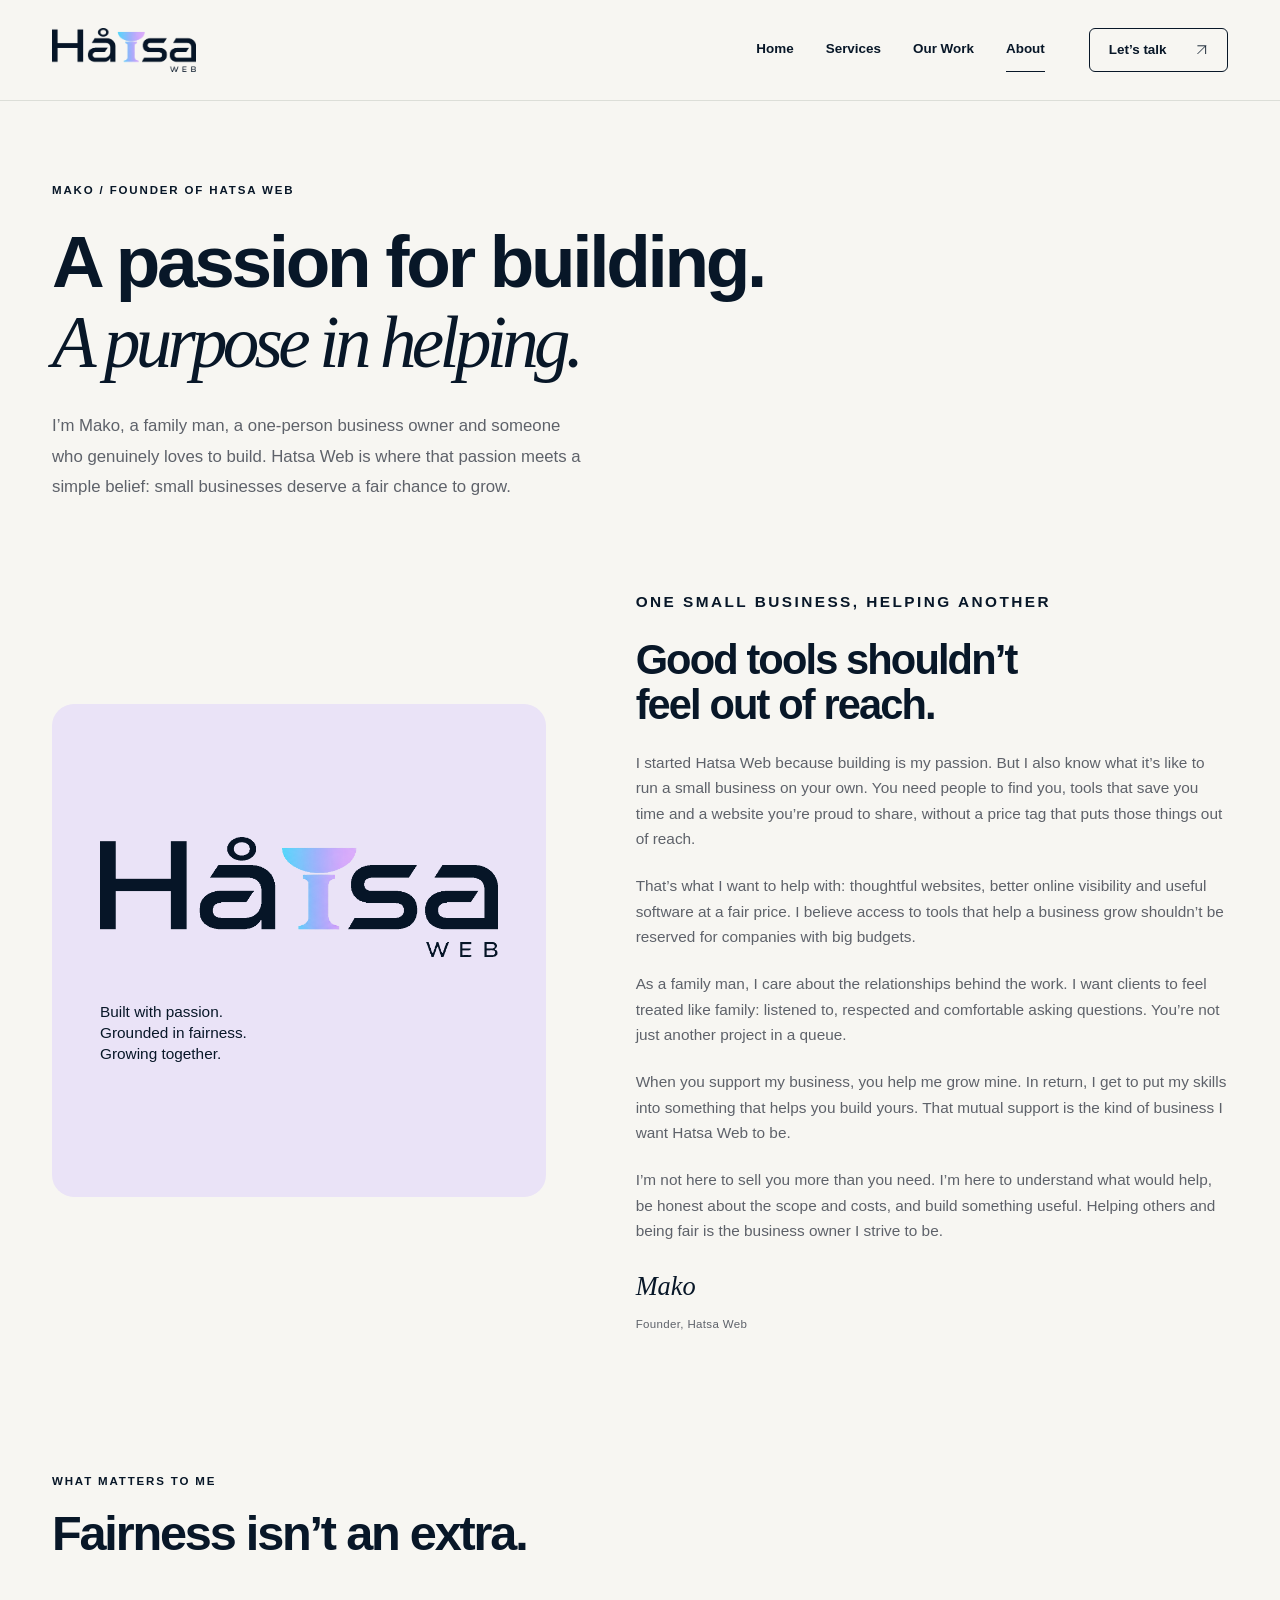
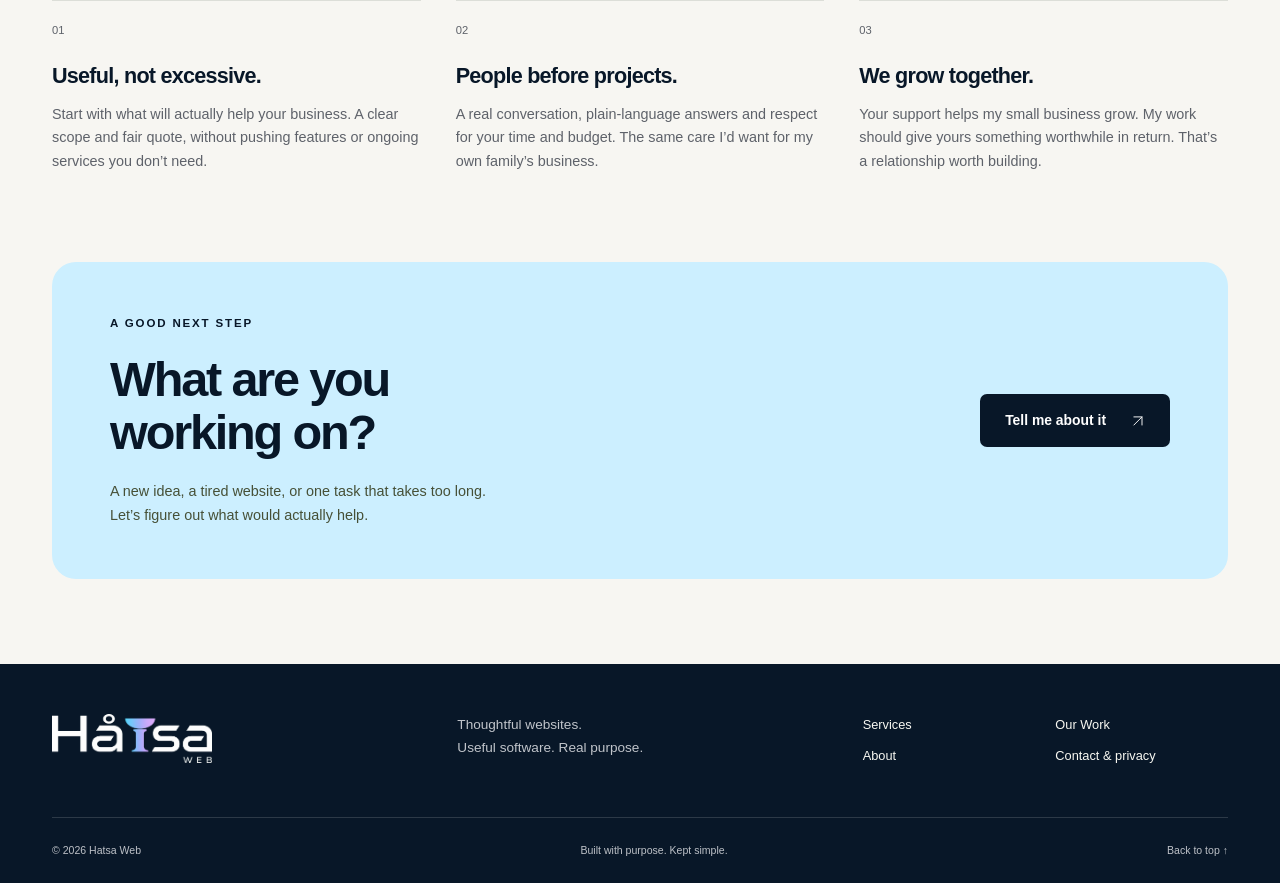
==== commit 0664f1c7: "Share Mako's founder story and add searchable Our Work categories Co-authored-by: Mako Wusstig <2027" ====
--- a/about.html
+++ b/about.html
@@ -7,17 +7,16 @@
     <title>About Mako &amp; Hatsa Web</title>
     <meta
       name="description"
-      content="Meet Hatsa Web: independent website design and practical software for small businesses, built with clear scope and thoughtful handover."
+      content="Meet Mako, the family man and solo business owner behind Hatsa Web. Thoughtful websites, affordable tools and a belief in helping small businesses grow together."
     />
     <meta property="og:title" content="About Mako &amp; Hatsa Web" />
     <meta
       property="og:description"
-      content="Meet Hatsa Web: independent website design and practical software for small businesses, built with clear scope and thoughtful handover."
+      content="Meet Mako, the family man and solo business owner behind Hatsa Web. Thoughtful websites, affordable tools and a belief in helping small businesses grow together."
     />
     <meta property="og:type" content="website" />
     <link rel="icon" href="assets/favicon.ico" type="image/x-icon" />
     <link rel="stylesheet" href="styles.css" />
-    <script src="site-config.js" defer></script>
     <script src="site.js" defer></script>
   </head>
   <body>
@@ -45,7 +44,7 @@
         </button>
         <nav id="site-nav" aria-label="Main navigation">
           <a href="index.html">Home</a><a href="services.html">Services</a
-          ><a href="work.html">Work & CRM</a
+          ><a href="work.html">Our Work</a
           ><a href="about.html" aria-current="page">About</a
           ><a class="nav-contact" href="contact.html"
             >Let’s talk
@@ -57,18 +56,22 @@
     </header>
     <main id="main">
       <header class="page-heading container">
-        <p class="eyebrow">About Hatsa Web</p>
+        <p class="eyebrow">Mako / Founder of Hatsa Web</p>
         <h1>
-          Good websites.<br />Useful tools.<br /><span class="serif"
-            >A human approach.</span
+          A passion for building.<br /><span class="serif"
+            >A purpose in helping.</span
           >
         </h1>
         <p class="lede">
-          Hatsa Web is Mako’s independent web and software business, focused on
-          practical digital work for small businesses.
+          I’m Mako, a family man, a one-person business owner and someone who
+          genuinely loves to build. Hatsa Web is where that passion meets a
+          simple belief: small businesses deserve a fair chance to grow.
         </p>
       </header>
-      <section class="container about-story">
+      <section
+        class="container about-story"
+        aria-labelledby="founder-story-heading"
+      >
         <div class="about-symbol" aria-hidden="true">
           <img
             src="assets/hatsa-logo-light.webp"
@@ -76,57 +79,84 @@
             height="437"
             alt=""
           />
-          <p>Make it clear.<br />Make it useful.<br />Make it yours.</p>
+          <p>
+            Built with passion.<br />Grounded in fairness.<br />Growing
+            together.
+          </p>
         </div>
         <div>
-          <h2>Small business<br />deserves good design.</h2>
-          <p>
-            You shouldn’t need a giant project to get a website that explains
-            what you do, looks good on a phone and makes it easy for customers
-            to get in touch.
-          </p>
-          <p>
-            That’s the thinking behind Hatsa Web. Start with the business, make
-            a clear plan, and build something that serves a real purpose.
-          </p>
-          <p>
-            It’s also why I’m building Hatsa CRM: to bring the everyday work of
-            a small business into a more organized workspace. The service
-            business and the software product are connected by the same idea:
-            useful technology should feel approachable.
-          </p>
-          <a class="text-link" href="https://app.hatsaweb.com"
-            >Take a look at the CRM
-            <svg class="arrow" viewBox="0 0 24 24" aria-hidden="true">
-              <path d="M5 19 19 5M5 5h14v14" /></svg
-          ></a>
+          <p class="eyebrow">One small business, helping another</p>
+          <h2 id="founder-story-heading">
+            Good tools shouldn’t<br />feel out of reach.
+          </h2>
+          <p>
+            I started Hatsa Web because building is my passion. But I also know
+            what it’s like to run a small business on your own. You need people
+            to find you, tools that save you time and a website you’re proud to
+            share, without a price tag that puts those things out of reach.
+          </p>
+          <p>
+            That’s what I want to help with: thoughtful websites, better online
+            visibility and useful software at a fair price. I believe access to
+            tools that help a business grow shouldn’t be reserved for companies
+            with big budgets.
+          </p>
+          <p>
+            As a family man, I care about the relationships behind the work. I
+            want clients to feel treated like family: listened to, respected and
+            comfortable asking questions. You’re not just another project in a
+            queue.
+          </p>
+          <p>
+            When you support my business, you help me grow mine. In return, I
+            get to put my skills into something that helps you build yours. That
+            mutual support is the kind of business I want Hatsa Web to be.
+          </p>
+          <p>
+            I’m not here to sell you more than you need. I’m here to understand
+            what would help, be honest about the scope and costs, and build
+            something useful. Helping others and being fair is the business
+            owner I strive to be.
+          </p>
+          <p class="founder-signoff">Mako <span>Founder, Hatsa Web</span></p>
         </div>
       </section>
-      <section class="section container">
-        <div class="section-heading"><h2>How I like to work.</h2></div>
+      <section
+        class="section container"
+        aria-labelledby="founder-values-heading"
+      >
+        <div class="section-heading">
+          <div>
+            <p class="eyebrow">What matters to me</p>
+            <h2 id="founder-values-heading">Fairness isn’t an extra.</h2>
+          </div>
+        </div>
         <div class="principles">
           <article>
             <span>01</span>
-            <h3>Clear over clever.</h3>
+            <h3>Useful, not excessive.</h3>
             <p>
-              Good design helps people find their way. The important information
-              shouldn’t be hidden behind effects.
+              Start with what will actually help your business. A clear scope
+              and fair quote, without pushing features or ongoing services you
+              don’t need.
             </p>
           </article>
           <article>
             <span>02</span>
-            <h3>Scope before surprises.</h3>
+            <h3>People before projects.</h3>
             <p>
-              Know what’s being built, what it costs and what you’ll need to run
-              it before the project begins.
+              A real conversation, plain-language answers and respect for your
+              time and budget. The same care I’d want for my own family’s
+              business.
             </p>
           </article>
           <article>
             <span>03</span>
-            <h3>Honest about the limits.</h3>
+            <h3>We grow together.</h3>
             <p>
-              No ranking promises, invented results or software that quietly
-              commits you to unplanned hosting costs.
+              Your support helps my small business grow. My work should give
+              yours something worthwhile in return. That’s a relationship worth
+              building.
             </p>
           </article>
         </div>
@@ -159,7 +189,7 @@
         /></a>
         <p>Thoughtful websites.<br />Useful software. Real purpose.</p>
         <div>
-          <a href="services.html">Services</a><a href="work.html">Work & CRM</a
+          <a href="services.html">Services</a><a href="work.html">Our Work</a
           ><a href="about.html">About</a
           ><a href="contact.html">Contact & privacy</a>
         </div>
--- a/styles.css
+++ b/styles.css
@@ -1990,3 +1990,154 @@
     break-inside: avoid;
   }
 }
+
+.form-trap {
+  display: none;
+}
+.contact-consent {
+  display: flex;
+  align-items: flex-start;
+  gap: 12px;
+  font-size: 0.8rem;
+  font-weight: 400;
+  line-height: 1.7;
+}
+.contact-consent input {
+  width: 19px;
+  min-height: 19px;
+  height: 19px;
+  flex: 0 0 19px;
+  margin: 4px 0 0;
+  accent-color: var(--ink);
+}
+.contact-consent a,
+.privacy-note a {
+  text-decoration: underline;
+  text-underline-offset: 3px;
+}
+.contact-consent span {
+  min-width: 0;
+}
+.privacy-note {
+  margin-top: 35px;
+  border-top: 1px solid var(--line);
+  padding-top: 25px;
+  scroll-margin-top: 25px;
+}
+.privacy-note h3 {
+  font-size: 1.3rem;
+}
+.privacy-note p {
+  font-size: 0.85rem;
+  margin-top: 18px;
+}
+.privacy-note a {
+  overflow-wrap: anywhere;
+}
+.form-title + .small {
+  margin: -10px 0 22px;
+}
+
+/* Founder voice and quick, progressively enhanced project browsing. */
+.founder-signoff {
+  color: var(--ink);
+  font-family: Georgia, serif;
+  font-style: italic;
+  font-size: 1.65rem !important;
+}
+.founder-signoff span {
+  display: block;
+  margin-top: 6px;
+  font-family: "Avenir Next", Avenir, "Segoe UI", sans-serif;
+  font-size: 0.72rem;
+  font-style: normal;
+  color: var(--muted);
+  letter-spacing: 0.03em;
+}
+.work-browser {
+  padding-block: 8px 22px;
+}
+.work-controls {
+  display: flex;
+  justify-content: space-between;
+  gap: 28px;
+  align-items: flex-end;
+}
+.work-filters {
+  display: flex;
+  flex-wrap: wrap;
+  gap: 8px;
+}
+.work-filters button {
+  min-height: 46px;
+  border: 1px solid #b5beca;
+  border-radius: 7px;
+  padding: 11px 20px;
+  background: transparent;
+  color: var(--ink);
+  font-weight: 600;
+  font-size: 0.85rem;
+}
+.work-filters button:hover {
+  background: #eae5f2;
+}
+.work-filters button[aria-pressed="true"] {
+  background: var(--ink);
+  border-color: var(--ink);
+  color: #fff;
+}
+.work-search {
+  width: min(350px, 100%);
+  margin: 0;
+  font-size: 0.75rem;
+}
+.work-search input {
+  background: #fff;
+  min-height: 46px;
+}
+.work-results {
+  font-size: 0.75rem;
+  margin-top: 18px;
+}
+.work-empty {
+  margin-block: 28px;
+  border: 1px solid var(--line);
+  border-radius: 16px;
+  padding: 35px;
+  background: #fff;
+}
+.work-empty h2 {
+  font-size: 1.7rem;
+}
+.work-empty p {
+  margin-block: 15px;
+  font-size: 0.9rem;
+}
+@media (max-width: 760px) {
+  .work-controls {
+    flex-direction: column;
+    align-items: stretch;
+    gap: 20px;
+  }
+  .work-search {
+    width: 100%;
+  }
+  .work-filters {
+    display: grid;
+    grid-template-columns: repeat(3, minmax(0, 1fr));
+    gap: 7px;
+  }
+  .work-filters button {
+    font-size: 0.78rem;
+    padding: 11px 9px;
+  }
+  .work-empty {
+    padding: 25px;
+  }
+}
+@media print {
+  .work-controls,
+  .work-results {
+    display: none !important;
+  }
+}
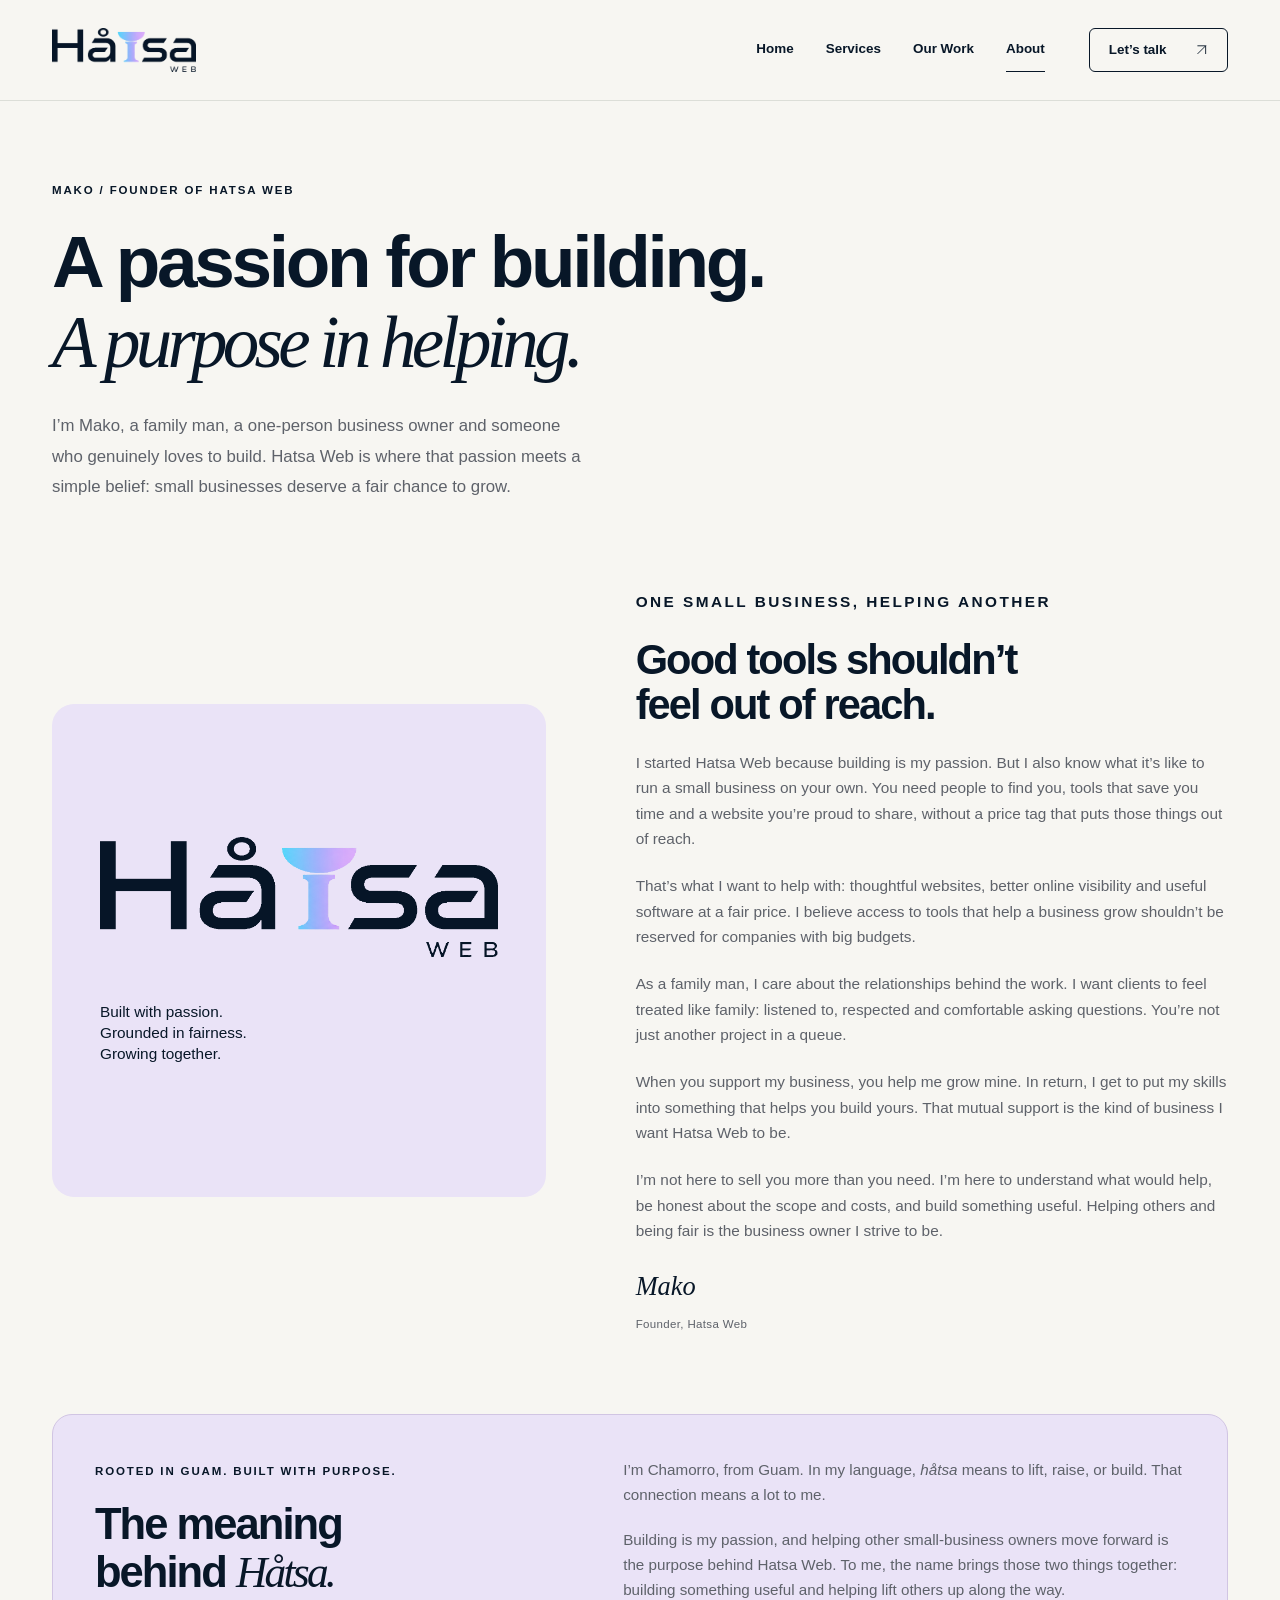
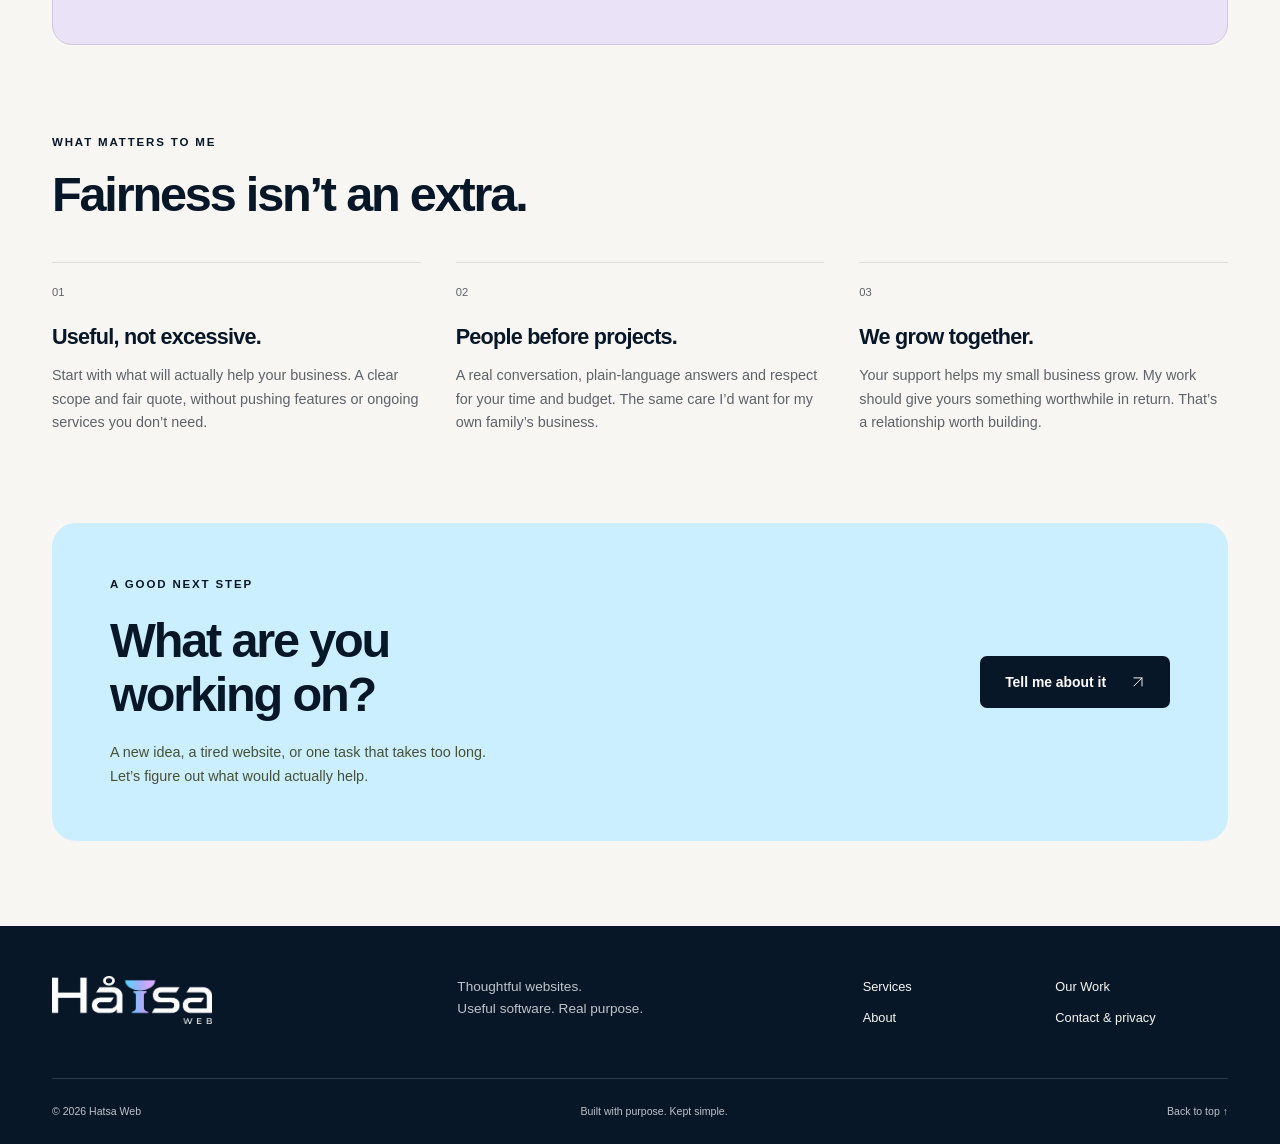
==== commit 6aa8be3b: "Connect the Håtsa name to Mako's Chamorro roots and purpose Co-authored-by: Mako Wusstig <202708754+" ====
--- a/about.html
+++ b/about.html
@@ -122,6 +122,29 @@
         </div>
       </section>
       <section
+        class="container name-story"
+        aria-labelledby="name-story-heading"
+      >
+        <div>
+          <p class="eyebrow">Rooted in Guam. Built with purpose.</p>
+          <h2 id="name-story-heading">
+            The meaning<br />behind <span class="serif">Håtsa.</span>
+          </h2>
+        </div>
+        <div class="name-story-copy">
+          <p>
+            I’m Chamorro, from Guam. In my language, <em>håtsa</em> means to
+            lift, raise, or build. That connection means a lot to me.
+          </p>
+          <p>
+            Building is my passion, and helping other small-business owners move
+            forward is the purpose behind Hatsa Web. To me, the name brings
+            those two things together: building something useful and helping
+            lift others up along the way.
+          </p>
+        </div>
+      </section>
+      <section
         class="section container"
         aria-labelledby="founder-values-heading"
       >
--- a/styles.css
+++ b/styles.css
@@ -2141,3 +2141,38 @@
     display: none !important;
   }
 }
+
+.name-story {
+  display: grid;
+  grid-template-columns: 1fr 1.2fr;
+  gap: 60px;
+  align-items: center;
+  padding: 42px;
+  margin-top: 30px;
+  border: 1px solid #d1c5e3;
+  background: var(--purple);
+  border-radius: 20px;
+}
+.name-story .eyebrow {
+  margin-bottom: 20px;
+}
+.name-story h2 {
+  font-size: clamp(2rem, 3.4vw, 3.1rem);
+}
+.name-story-copy p {
+  font-size: 0.95rem;
+}
+.name-story-copy p + p {
+  margin-top: 20px;
+}
+@media (max-width: 760px) {
+  .name-story {
+    grid-template-columns: 1fr;
+    gap: 25px;
+    padding: 28px 24px;
+    margin-top: 5px;
+  }
+  .name-story-copy p {
+    font-size: 0.9rem;
+  }
+}
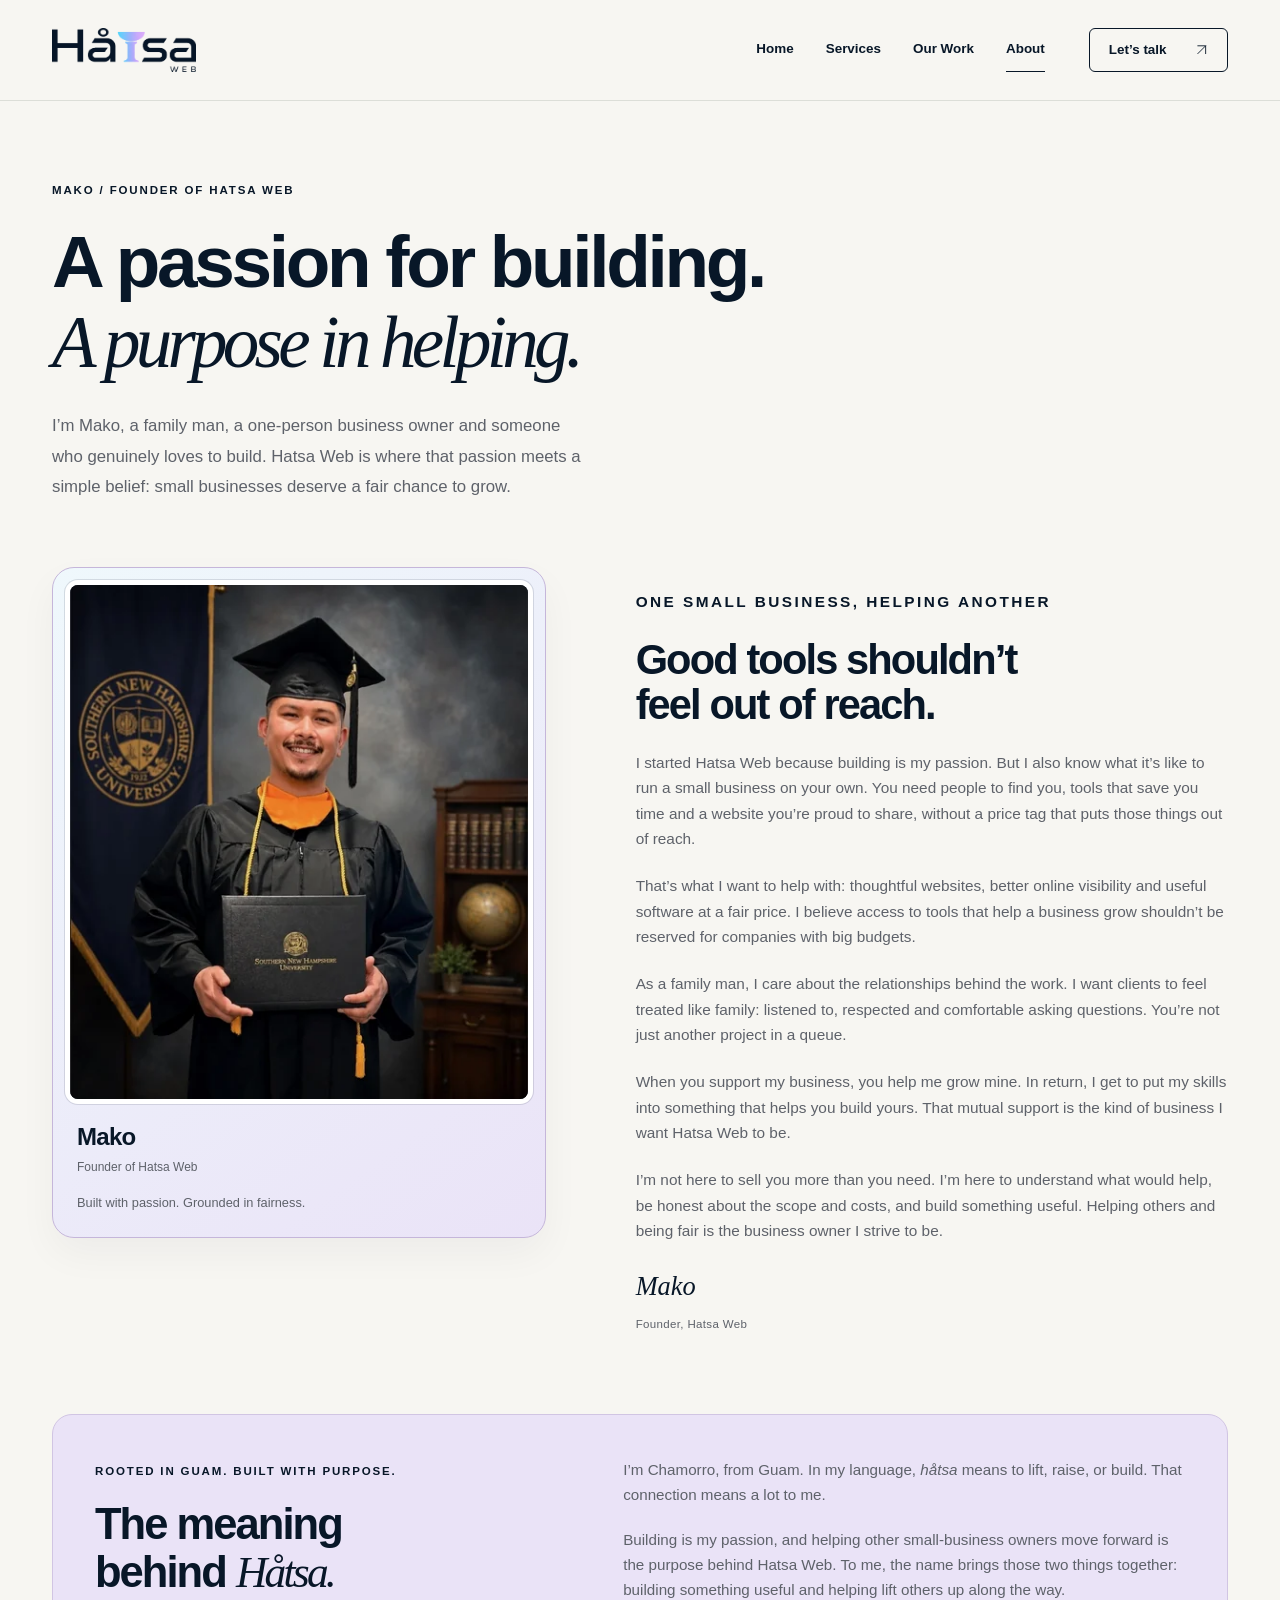
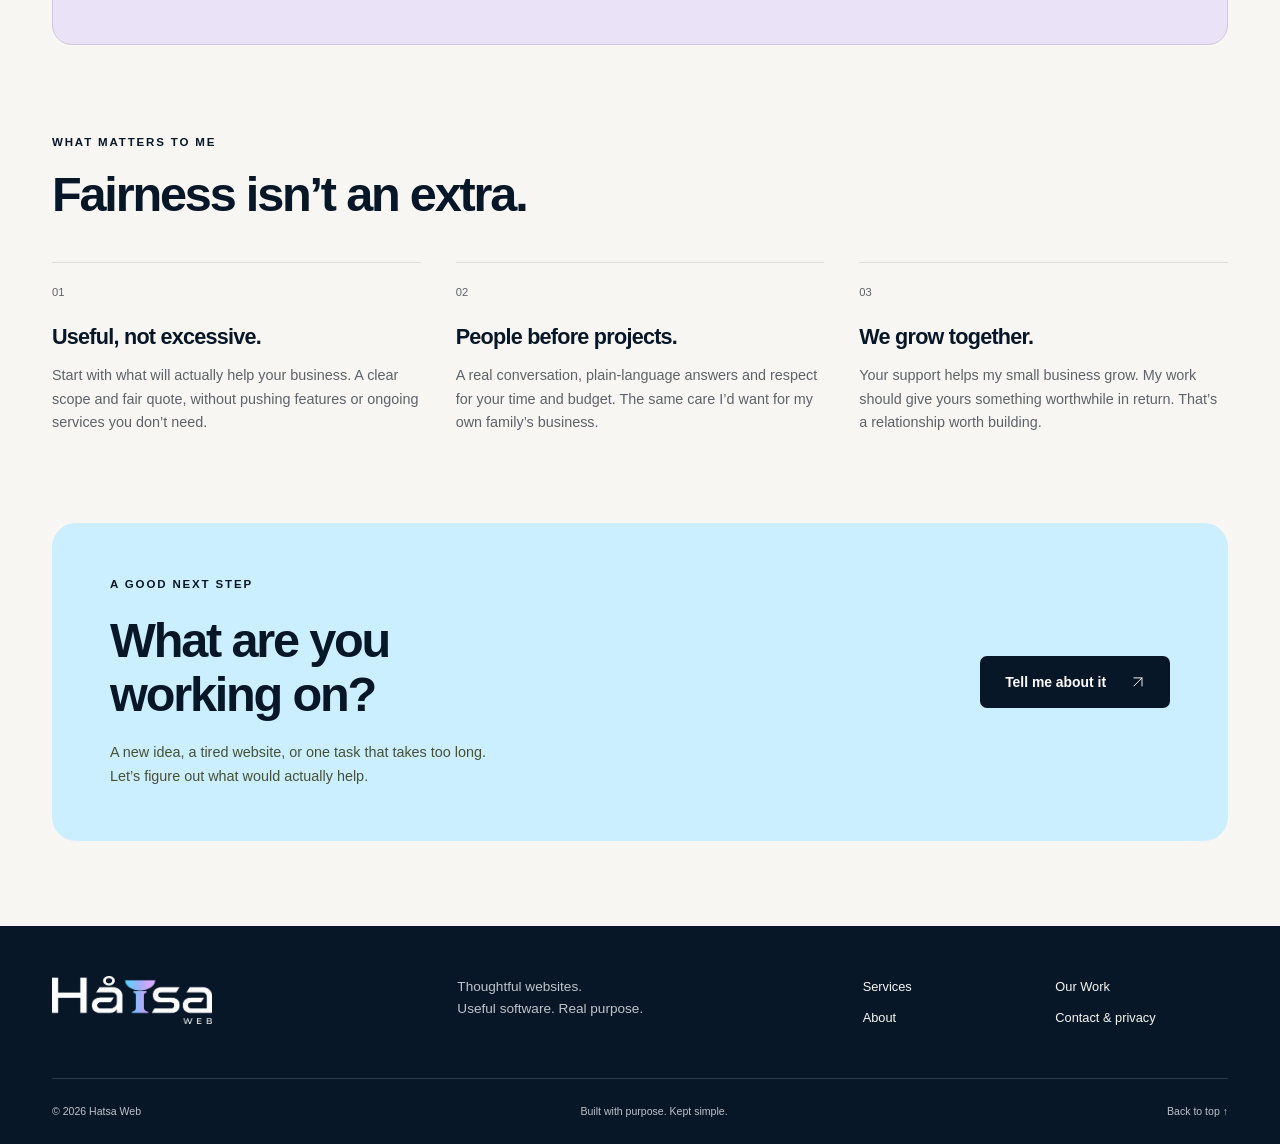
==== commit c05e1b3d: "Introduce Mako with a framed founder portrait on About Co-authored-by: Mako Wusstig <202708754+MakCo" ====
--- a/about.html
+++ b/about.html
@@ -72,18 +72,28 @@
         class="container about-story"
         aria-labelledby="founder-story-heading"
       >
-        <div class="about-symbol" aria-hidden="true">
-          <img
-            src="assets/hatsa-logo-light.webp"
-            width="1443"
-            height="437"
-            alt=""
-          />
-          <p>
-            Built with passion.<br />Grounded in fairness.<br />Growing
-            together.
-          </p>
-        </div>
+        <figure class="founder-portrait">
+          <div class="portrait-frame">
+            <img
+              src="assets/mako-portrait-960.webp"
+              srcset="
+                assets/mako-portrait-480.webp 480w,
+                assets/mako-portrait-960.webp 960w
+              "
+              sizes="(max-width: 760px) calc(100vw - 88px), (max-width: 1100px) 40vw, 480px"
+              width="960"
+              height="1078"
+              alt="Mako, founder of Hatsa Web, smiling in his graduation cap and gown"
+              loading="lazy"
+              decoding="async"
+            />
+          </div>
+          <figcaption>
+            <span class="portrait-name">Mako</span
+            ><span>Founder of Hatsa Web</span>
+            <p>Built with passion. Grounded in fairness.</p>
+          </figcaption>
+        </figure>
         <div>
           <p class="eyebrow">One small business, helping another</p>
           <h2 id="founder-story-heading">
--- a/styles.css
+++ b/styles.css
@@ -2176,3 +2176,58 @@
     font-size: 0.9rem;
   }
 }
+
+/* Keep the supplied portrait intact: no face crop, filters or invented background. */
+.founder-portrait {
+  align-self: start;
+  margin: 0;
+  padding: 12px;
+  border: 1px solid #c5b6da;
+  border-radius: 22px;
+  background: linear-gradient(145deg, #eff8fc, #eae3f7);
+  box-shadow: 0 16px 38px #0817280b;
+}
+.portrait-frame {
+  border: 5px solid #fff;
+  border-radius: 13px;
+  overflow: hidden;
+  box-shadow: 0 0 0 1px #08172820;
+  background: #15202d;
+}
+.portrait-frame img {
+  width: 100%;
+  height: auto;
+  display: block;
+}
+.founder-portrait figcaption {
+  padding: 19px 12px 12px;
+}
+.portrait-name {
+  display: block;
+  font-size: 1.5rem;
+  font-weight: 600;
+  letter-spacing: -0.03em;
+  line-height: 1.2;
+}
+.founder-portrait figcaption > span + span {
+  display: block;
+  margin-top: 6px;
+  font-size: 0.75rem;
+  color: var(--muted);
+}
+.about-story .founder-portrait figcaption p {
+  margin-top: 14px;
+  font-size: 0.8rem;
+}
+@media (max-width: 760px) {
+  .founder-portrait {
+    width: 100%;
+    max-width: 430px;
+    justify-self: center;
+    padding: 10px;
+    border-radius: 18px;
+  }
+  .founder-portrait figcaption {
+    padding: 17px 10px 9px;
+  }
+}
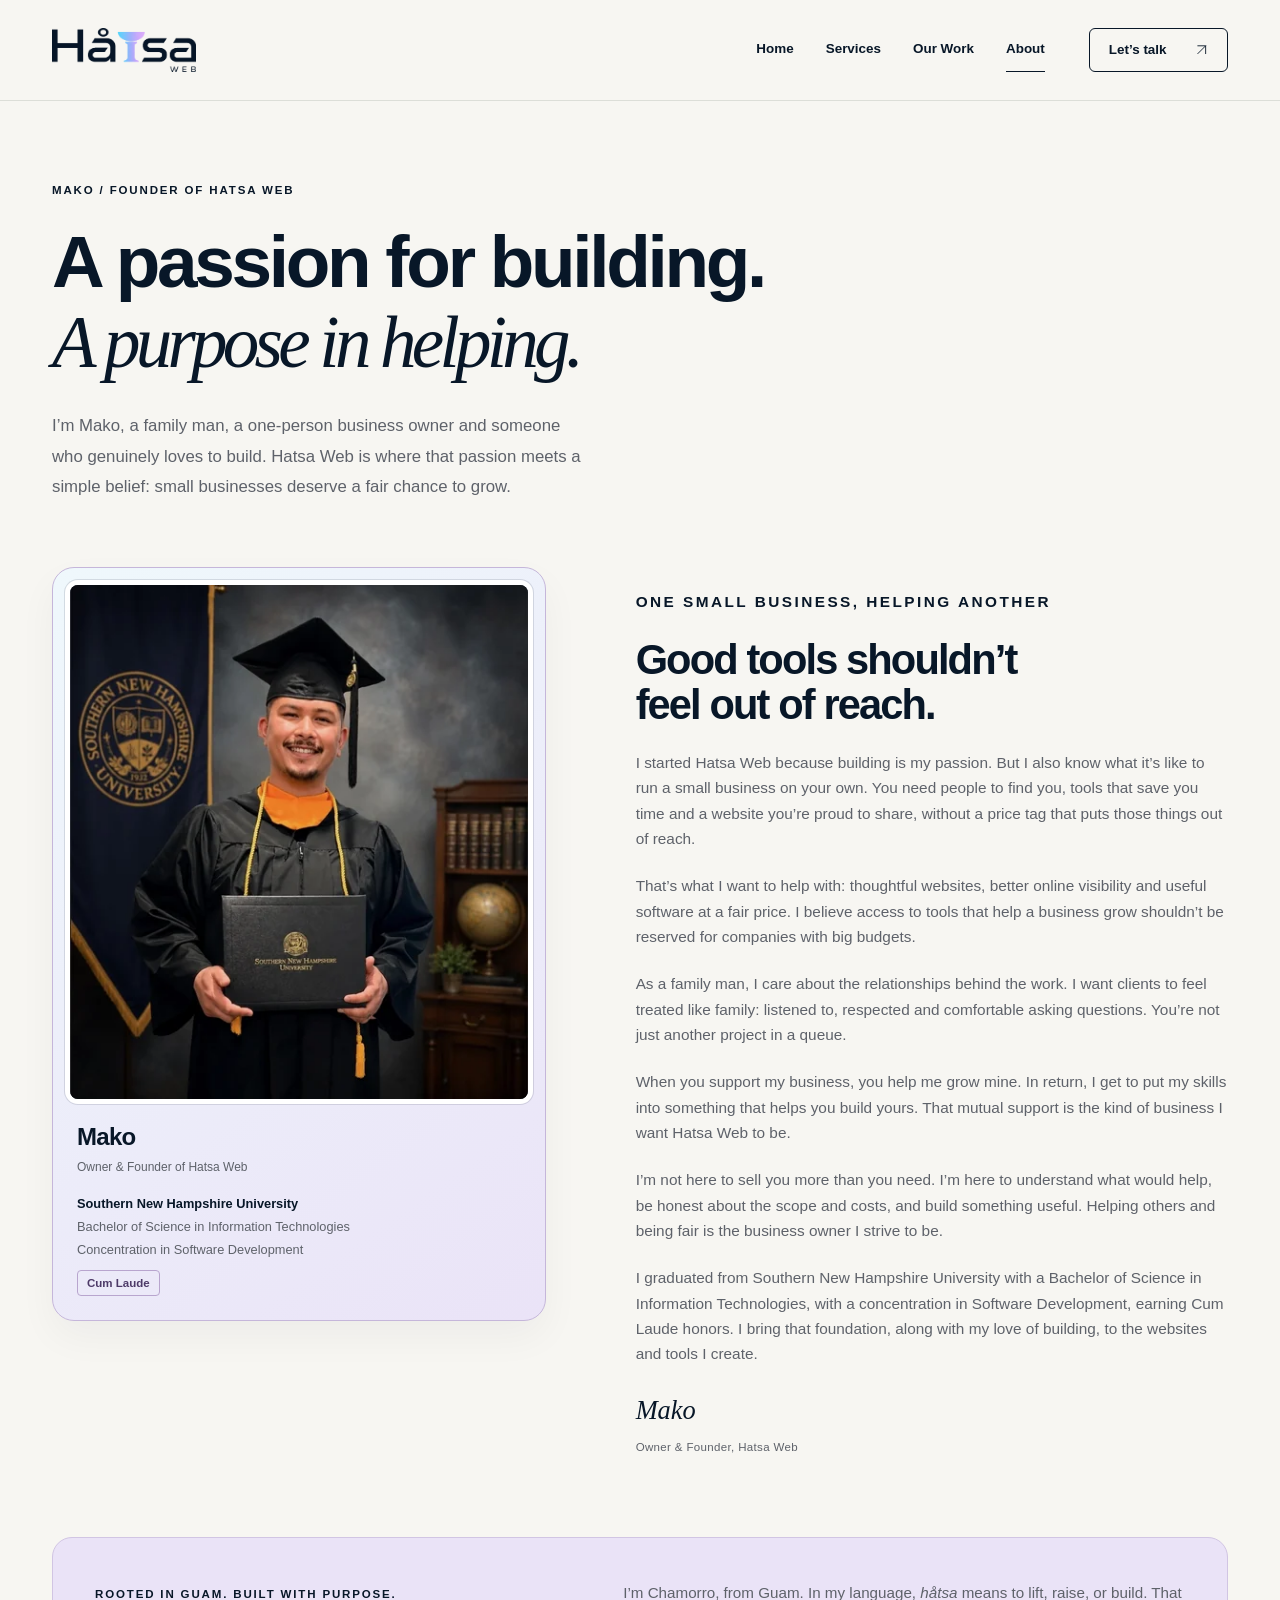
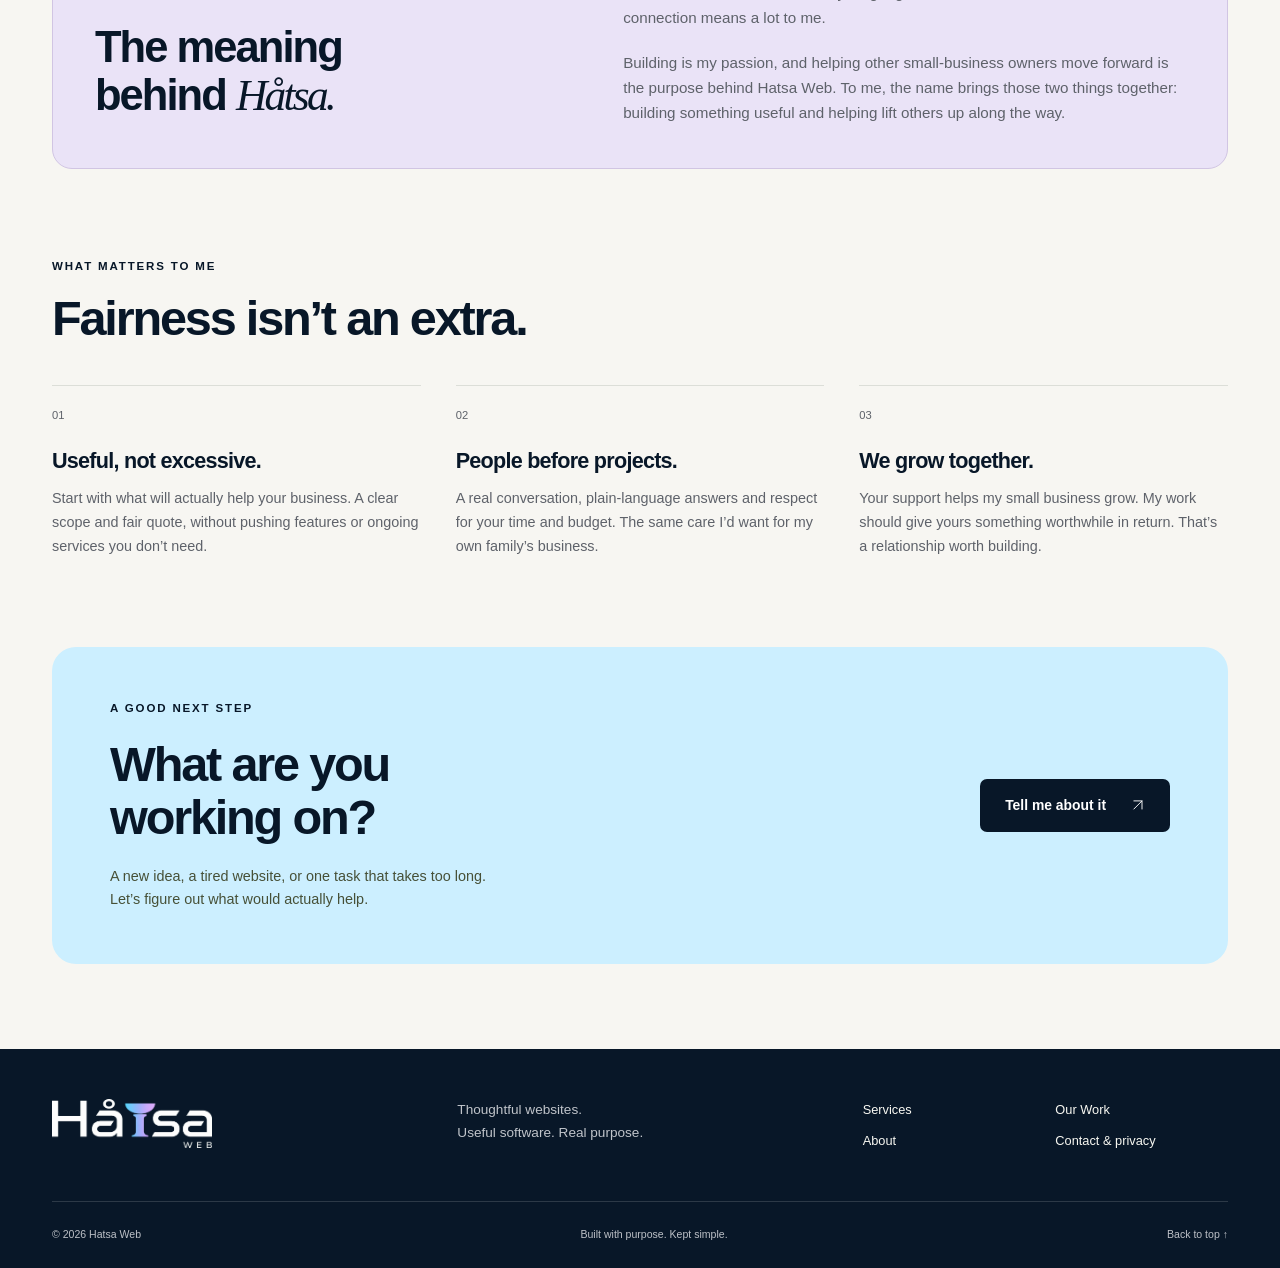
==== commit eafc1086: "Add Mako's owner-provided education and Cum Laude honors Co-authored-by: Mako Wusstig <202708754+Mak" ====
--- a/about.html
+++ b/about.html
@@ -90,8 +90,14 @@
           </div>
           <figcaption>
             <span class="portrait-name">Mako</span
-            ><span>Founder of Hatsa Web</span>
-            <p>Built with passion. Grounded in fairness.</p>
+            ><span>Owner &amp; Founder of Hatsa Web</span>
+            <p class="portrait-education">
+              <strong>Southern New Hampshire University</strong><br />Bachelor
+              of Science in Information Technologies<br />Concentration in
+              Software Development<br /><span class="education-honor"
+                >Cum Laude</span
+              >
+            </p>
           </figcaption>
         </figure>
         <div>
@@ -128,7 +134,16 @@
             something useful. Helping others and being fair is the business
             owner I strive to be.
           </p>
-          <p class="founder-signoff">Mako <span>Founder, Hatsa Web</span></p>
+          <p>
+            I graduated from Southern New Hampshire University with a Bachelor
+            of Science in Information Technologies, with a concentration in
+            Software Development, earning Cum Laude honors. I bring that
+            foundation, along with my love of building, to the websites and
+            tools I create.
+          </p>
+          <p class="founder-signoff">
+            Mako <span>Owner &amp; Founder, Hatsa Web</span>
+          </p>
         </div>
       </section>
       <section
--- a/styles.css
+++ b/styles.css
@@ -2231,3 +2231,21 @@
     padding: 17px 10px 9px;
   }
 }
+
+.portrait-education {
+  line-height: 1.8;
+}
+.portrait-education strong {
+  font-weight: 600;
+  color: var(--ink);
+}
+.education-honor {
+  display: inline-block;
+  margin-top: 9px;
+  border: 1px solid #b8a5ce;
+  border-radius: 4px;
+  padding: 2px 9px;
+  color: #4d3a68;
+  font-size: 0.72rem;
+  font-weight: 600;
+}
